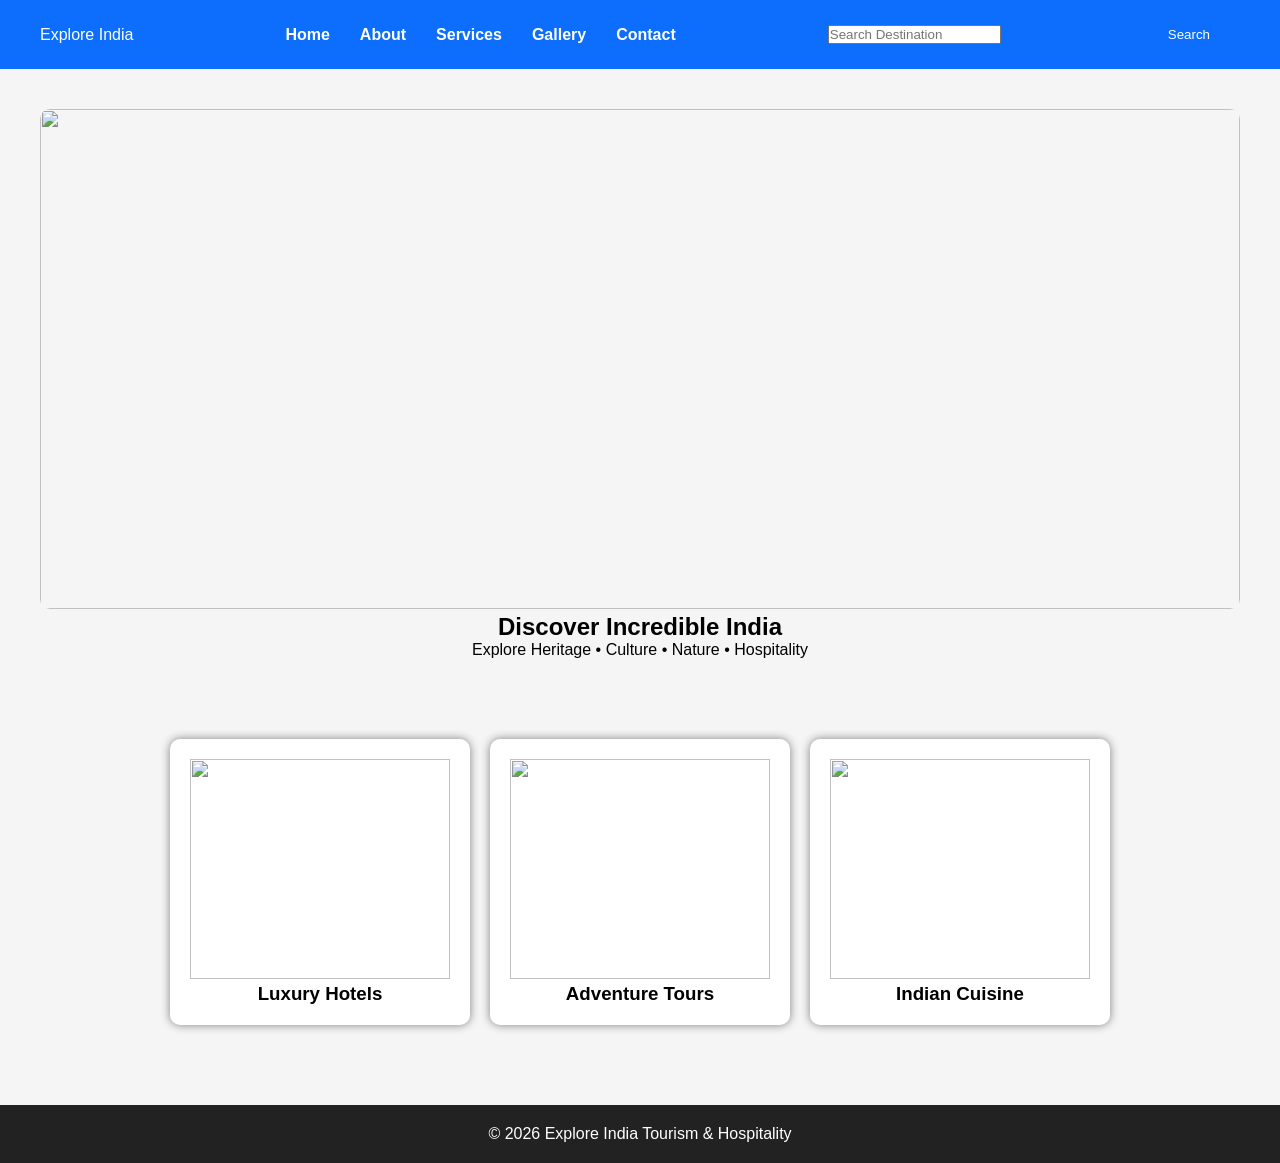
==== index.html @ 99f6db0e "Initial commit" ====
<!DOCTYPE html>
<html lang="en">
<head>

<meta charset="UTF-8">
<meta name="viewport" content="width=device-width, initial-scale=1.0">

<title>Explore India</title>

<link rel="stylesheet" href="css/style.css">

</head>

<body>

<header>

<nav class="navbar">

<div class="logo">Explore India</div>

<ul class="nav-links">

<li><a href="index.html">Home</a></li>

<li><a href="about.html">About</a></li>

<li><a href="services.html">Services</a></li>

<li><a href="gallery.html">Gallery</a></li>

<li><a href="contact.html">Contact</a></li>

</ul>

<input type="text" id="search" placeholder="Search Destination">

<button onclick="searchPlace()">Search</button>

<div class="menu">&#9776;</div>

</nav>

</header>

<section class="hero">

<div class="slider">

<img id="slide" src="images/tajmahal.jpg">

</div>

<h1>Discover Incredible India</h1>

<p>Explore Heritage • Culture • Nature • Hospitality</p>

</section>

<section class="cards">

<div class="card">

<img src="images/hotel.jpg">

<h3>Luxury Hotels</h3>

</div>

<div class="card">

<img src="images/adventure.jpg">

<h3>Adventure Tours</h3>

</div>

<div class="card">

<img src="images/food.jpg">

<h3>Indian Cuisine</h3>

</div>

</section>

<footer>

<p>© 2026 Explore India Tourism & Hospitality</p>

</footer>

<script src="js/script.js"></script>

</body>
</html>
---- css/style.css ----
*{
margin:0;
padding:0;
box-sizing:border-box;
font-family:Arial;
}

body{
background:#f5f5f5;
}

.navbar{
display:flex;
justify-content:space-between;
align-items:center;
background:#0d6efd;
padding:15px 40px;
color:white;
flex-wrap:wrap;
}

.nav-links{
display:flex;
list-style:none;
}

.nav-links li{
margin:0 15px;
}

.nav-links a{
color:white;
text-decoration:none;
font-weight:bold;
}

.menu{
display:none;
font-size:30px;
cursor:pointer;
}

.hero{
text-align:center;
padding:40px;
}

.slider img{
width:100%;
height:500px;
object-fit:cover;
border-radius:10px;
}

.cards{
display:flex;
justify-content:center;
gap:20px;
flex-wrap:wrap;
padding:40px;
}

.card{
background:white;
padding:20px;
width:300px;
box-shadow:0 0 10px gray;
text-align:center;
border-radius:10px;
}

.card img{
width:100%;
height:220px;
object-fit:cover;
}

.gallery{
display:grid;
grid-template-columns:repeat(auto-fit,minmax(250px,1fr));
gap:15px;
padding:30px;
}

.gallery img{
width:100%;
border-radius:10px;
}

.contact{
width:80%;
margin:auto;
padding:30px;
}

.contact input,
.contact textarea{
width:100%;
padding:12px;
margin:10px 0;
}

button{
padding:12px 30px;
background:#0d6efd;
color:white;
border:none;
cursor:pointer;
}

footer{
background:#222;
color:white;
text-align:center;
padding:20px;
margin-top:40px;
}

@media(max-width:768px){

.nav-links{
display:none;
width:100%;
flex-direction:column;
}

.nav-links.active{
display:flex;
}

.menu{
display:block;
}

}
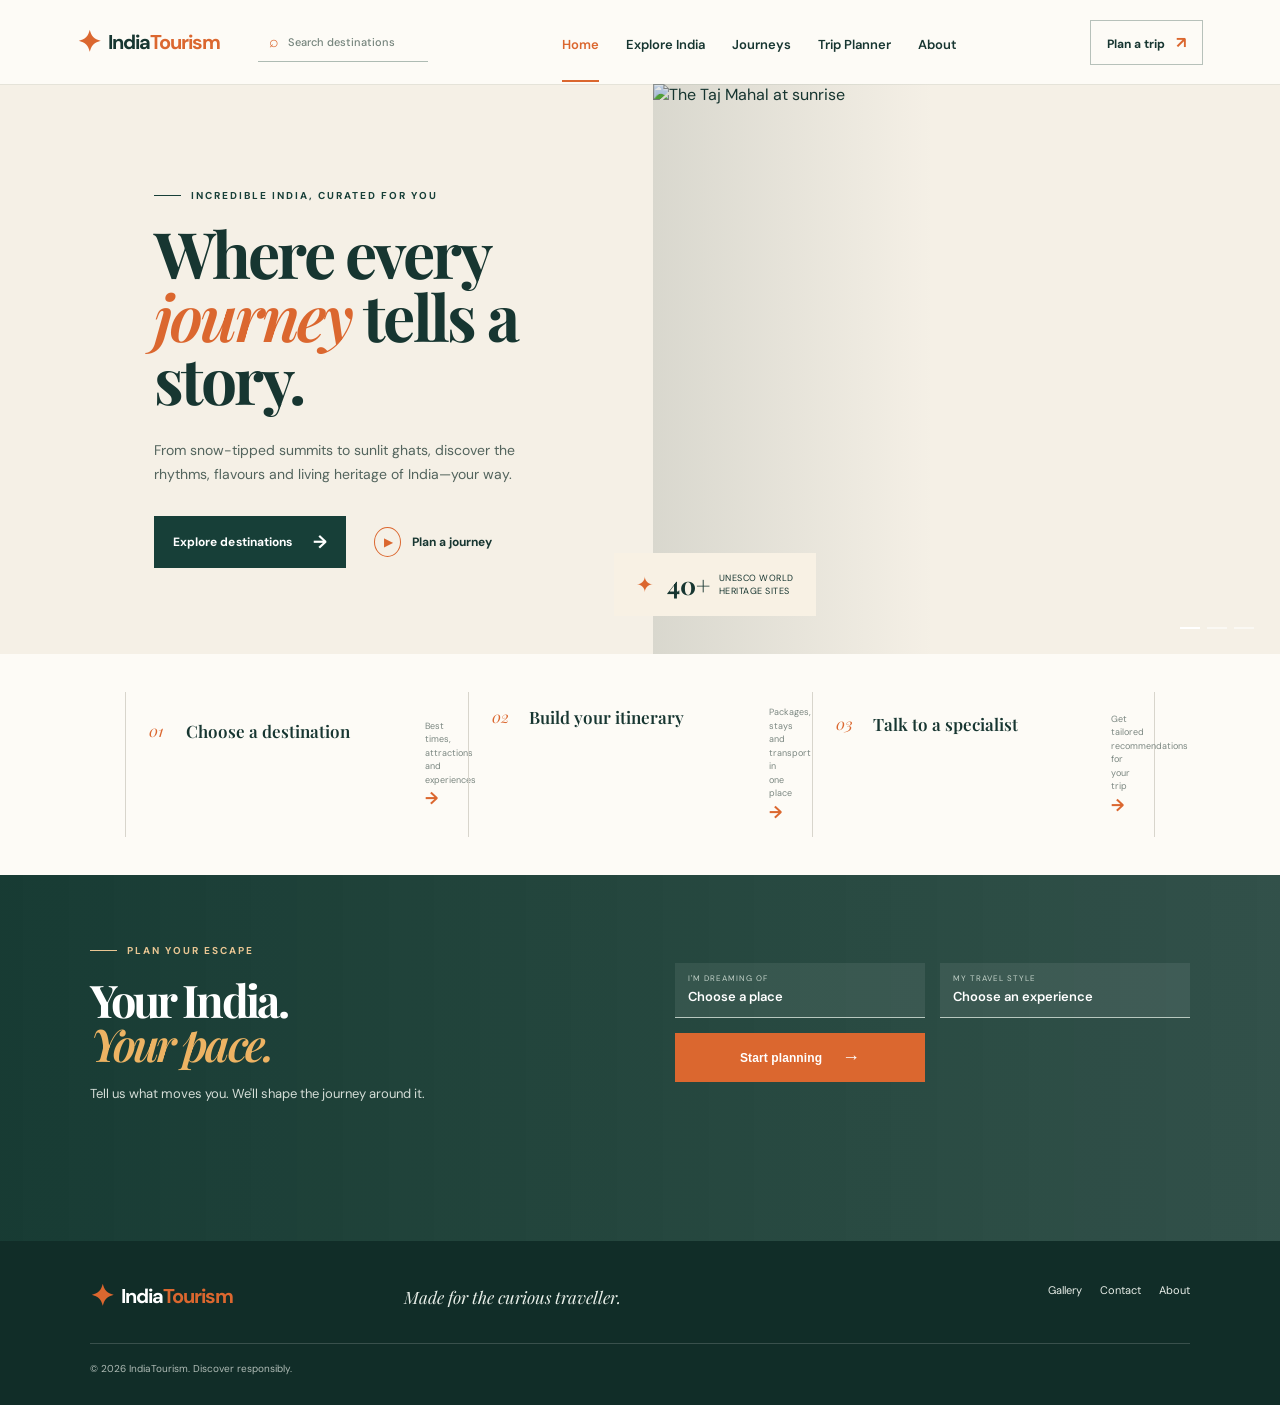
==== commit 22467121: "index (home) page" ====
--- a/index.html
+++ b/index.html
@@ -1,97 +1,96 @@
 <!DOCTYPE html>
 <html lang="en">
+
 <head>
-
-<meta charset="UTF-8">
-<meta name="viewport" content="width=device-width, initial-scale=1.0">
-
-<title>Explore India</title>
-
-<link rel="stylesheet" href="css/style.css">
-
+  <meta charset="UTF-8">
+  <meta name="viewport" content="width=device-width, initial-scale=1.0">
+  <meta name="description" content="IndiaTourism - thoughtfully planned journeys across India.">
+  <title>IndiaTourism | Discover the extraordinary</title>
+  <link rel="preconnect" href="https://fonts.googleapis.com">
+  <link rel="preconnect" href="https://fonts.gstatic.com" crossorigin>
+  <link
+    href="https://fonts.googleapis.com/css2?family=DM+Sans:wght@400;500;600;700&family=Playfair+Display:ital,wght@0,600;0,700;0,800;1,600&display=swap"
+    rel="stylesheet">
+  <link rel="stylesheet" href="css/style.css">
 </head>
 
 <body>
+  <header class="site-header" id="top">
+    <a class="brand" href="index.html" aria-label="IndiaTourism home"><span
+        class="brand-mark">✦</span><span>India<span>Tourism</span></span></a>
+    <form class="site-search" role="search"><label class="visually-hidden" for="top-destination-input">Search
+        destinations</label><span>⌕</span><input id="top-destination-input" type="search"
+        placeholder="Search destinations"></form>
+    <button class="menu-toggle" aria-label="Open navigation" aria-expanded="false">☰</button>
+    <nav class="main-nav" aria-label="Primary navigation"><a class="active" href="index.html">Home</a><a
+        href="services.html">Explore India</a><a href="services.html">Journeys</a><a href="booking.html">Trip Planner</a><a
+        href="about.html">About</a></nav>
+    <a class="nav-action" href="booking.html">Plan a trip <span>↗</span></a>
+  </header>
+  <main>
+    <section class="hero home-hero" aria-labelledby="hero-title">
+      <div class="hero-copy">
+        <p class="eyebrow"><span></span> Incredible India, curated for you</p>
+        <h1 id="hero-title">Where every<br><em>journey</em> tells a story.</h1>
+        <p class="hero-description">From snow-tipped summits to sunlit ghats, discover the rhythms, flavours and living
+          heritage of India—your way.</p>
+        <div class="hero-actions"><a class="button button-primary" href="services.html">Explore destinations
+            <span>→</span></a><a class="text-link" href="booking.html"><span class="play">▶</span> Plan a journey</a>
+        </div>
+      </div>
+      <div class="hero-image" data-hero-slider><img class="hero-slide active"
+          src="https://images.unsplash.com/photo-1524492412937-b28074a5d7da?auto=format&fit=crop&w=1400&q=85"
+          alt="The Taj Mahal at sunrise"><img class="hero-slide"
+          src="https://images.unsplash.com/photo-1506461883276-594a12b11cf3?auto=format&fit=crop&w=1400&q=85"
+          alt="Himalayan mountain landscape"><img class="hero-slide"
+          src="https://images.unsplash.com/photo-1585135497273-1a86b09fe70e?auto=format&fit=crop&w=1400&q=85"
+          alt="Colourful heritage architecture in India">
+        <div class="slider-controls"><button class="slider-dot active"
+            aria-label="Show Taj Mahal image"></button><button class="slider-dot"
+            aria-label="Show Himalayan image"></button><button class="slider-dot"
+            aria-label="Show heritage architecture image"></button></div>
+        <div class="heritage-note"><span>✦</span>
+          <div><strong>40+</strong><small>UNESCO World<br>Heritage Sites</small></div>
+        </div>
+      </div>
+    </section>
+    <section class="home-links" aria-label="Start exploring"><a
+        href="services.html#destinations"><span>01</span><strong>Choose a destination</strong><small>Best times,
+          attractions and experiences</small><b>→</b></a><a href="booking.html"><span>02</span><strong>Build your
+          itinerary</strong><small>Packages, stays and transport in one place</small><b>→</b></a><a
+        href="contact.html"><span>03</span><strong>Talk to a specialist</strong><small>Get tailored recommendations for
+          your trip</small><b>→</b></a></section>
+    <section class="planner-banner" id="planner">
+      <div>
+        <p class="eyebrow light"><span></span> Plan your escape</p>
+        <h2>Your India.<br><em>Your pace.</em></h2>
+        <p>Tell us what moves you. We'll shape the journey around it.</p>
+      </div>
+      <form id="quick-planner" class="planner-form"><label>I'm dreaming of<select required>
+            <option value="">Choose a place</option>
+            <option>Rajasthan</option>
+            <option>Kerala</option>
+            <option>Himachal Pradesh</option>
+            <option>Goa</option>
+            <option>Ladakh</option>
+          </select></label><label>My travel style<select required>
+            <option value="">Choose an experience</option>
+            <option>Heritage & culture</option>
+            <option>Nature & adventure</option>
+            <option>Beach & wellness</option>
+            <option>Food & local life</option>
+          </select></label><button class="button button-saffron" type="submit">Start planning <span>→</span></button>
+      </form>
+      <p class="planner-feedback" role="status"></p>
+    </section>
+  </main>
+  <footer class="site-footer"><a class="brand" href="index.html"><span
+        class="brand-mark">✦</span><span>India<span>Tourism</span></span></a>
+    <p>Made for the curious traveller.</p>
+    <div><a href="gallery.html">Gallery</a><a href="contact.html">Contact</a><a href="about.html">About</a></div>
+    <small>© 2026 IndiaTourism. Discover responsibly.</small>
+  </footer>
+  <script src="js/script.js"></script>
+</body>
 
-<header>
-
-<nav class="navbar">
-
-<div class="logo">Explore India</div>
-
-<ul class="nav-links">
-
-<li><a href="index.html">Home</a></li>
-
-<li><a href="about.html">About</a></li>
-
-<li><a href="services.html">Services</a></li>
-
-<li><a href="gallery.html">Gallery</a></li>
-
-<li><a href="contact.html">Contact</a></li>
-
-</ul>
-
-<input type="text" id="search" placeholder="Search Destination">
-
-<button onclick="searchPlace()">Search</button>
-
-<div class="menu">&#9776;</div>
-
-</nav>
-
-</header>
-
-<section class="hero">
-
-<div class="slider">
-
-<img id="slide" src="images/tajmahal.jpg">
-
-</div>
-
-<h1>Discover Incredible India</h1>
-
-<p>Explore Heritage • Culture • Nature • Hospitality</p>
-
-</section>
-
-<section class="cards">
-
-<div class="card">
-
-<img src="images/hotel.jpg">
-
-<h3>Luxury Hotels</h3>
-
-</div>
-
-<div class="card">
-
-<img src="images/adventure.jpg">
-
-<h3>Adventure Tours</h3>
-
-</div>
-
-<div class="card">
-
-<img src="images/food.jpg">
-
-<h3>Indian Cuisine</h3>
-
-</div>
-
-</section>
-
-<footer>
-
-<p>© 2026 Explore India Tourism & Hospitality</p>
-
-</footer>
-
-<script src="js/script.js"></script>
-
-</body>
 </html>
--- a/css/style.css
+++ b/css/style.css
@@ -1,135 +1,1942 @@
-*{
-margin:0;
-padding:0;
-box-sizing:border-box;
-font-family:Arial;
-}
-
-body{
-background:#f5f5f5;
-}
-
-.navbar{
-display:flex;
-justify-content:space-between;
-align-items:center;
-background:#0d6efd;
-padding:15px 40px;
-color:white;
-flex-wrap:wrap;
-}
-
-.nav-links{
-display:flex;
-list-style:none;
-}
-
-.nav-links li{
-margin:0 15px;
-}
-
-.nav-links a{
-color:white;
-text-decoration:none;
-font-weight:bold;
-}
-
-.menu{
-display:none;
-font-size:30px;
-cursor:pointer;
-}
-
-.hero{
-text-align:center;
-padding:40px;
-}
-
-.slider img{
-width:100%;
-height:500px;
-object-fit:cover;
-border-radius:10px;
-}
-
-.cards{
-display:flex;
-justify-content:center;
-gap:20px;
-flex-wrap:wrap;
-padding:40px;
-}
-
-.card{
-background:white;
-padding:20px;
-width:300px;
-box-shadow:0 0 10px gray;
-text-align:center;
-border-radius:10px;
-}
-
-.card img{
-width:100%;
-height:220px;
-object-fit:cover;
-}
-
-.gallery{
-display:grid;
-grid-template-columns:repeat(auto-fit,minmax(250px,1fr));
-gap:15px;
-padding:30px;
-}
-
-.gallery img{
-width:100%;
-border-radius:10px;
-}
-
-.contact{
-width:80%;
-margin:auto;
-padding:30px;
-}
-
-.contact input,
-.contact textarea{
-width:100%;
-padding:12px;
-margin:10px 0;
-}
-
-button{
-padding:12px 30px;
-background:#0d6efd;
-color:white;
-border:none;
-cursor:pointer;
-}
-
-footer{
-background:#222;
-color:white;
-text-align:center;
-padding:20px;
-margin-top:40px;
-}
-
-@media(max-width:768px){
-
-.nav-links{
-display:none;
-width:100%;
-flex-direction:column;
-}
-
-.nav-links.active{
-display:flex;
-}
-
-.menu{
-display:block;
-}
-
+:root {
+    --ink: #173631;
+    --forest: #173f38;
+    --cream: #f5f0e6;
+    --paper: #fdfbf6;
+    --saffron: #db672f;
+    --muted: #7c8178;
+    --line: #d8d5cc;
+    --serif: 'Playfair Display', Georgia, serif;
+    --sans: 'DM Sans', Arial, sans-serif;
+}
+
+* {
+    box-sizing: border-box;
+}
+
+html {
+    scroll-behavior: smooth;
+}
+
+body {
+    margin: 0;
+    background: var(--paper);
+    color: var(--ink);
+    font-family: var(--sans);
+}
+
+a {
+    color: inherit;
+    text-decoration: none;
+}
+
+img {
+    display: block;
+    width: 100%;
+    height: 100%;
+    object-fit: cover;
+}
+
+.visually-hidden {
+    position: absolute;
+    width: 1px;
+    height: 1px;
+    overflow: hidden;
+    clip: rect(0, 0, 0, 0);
+    white-space: nowrap;
+}
+
+.site-header {
+    position: sticky;
+    top: 0;
+    box-shadow: 0 1px 0 #17363112;
+}
+
+.site-search {
+    display: flex;
+    align-items: center;
+    gap: 7px;
+    width: 170px;
+    padding: 9px 11px;
+    border-bottom: 1px solid #aebbb3;
+    color: var(--saffron);
+}
+
+.site-search input {
+    width: 100%;
+    border: 0;
+    outline: 0;
+    background: transparent;
+    color: var(--ink);
+    font: 500 11px var(--sans);
+}
+
+.site-search input::placeholder {
+    color: #75847c;
+}
+
+.home-links {
+    max-width: 1080px;
+    margin: auto;
+    padding: 38px 25px;
+    display: grid;
+    grid-template-columns: repeat(3, 1fr);
+    gap: 0;
+}
+
+.home-links a {
+    min-height: 99px;
+    padding: 14px 23px;
+    border-left: 1px solid var(--line);
+    display: grid;
+    grid-template-columns: 28px 1fr 20px;
+    align-content: center;
+    column-gap: 9px;
+}
+
+.home-links a:last-child {
+    border-right: 1px solid var(--line);
+}
+
+.home-links span {
+    grid-row: span 2;
+    color: var(--saffron);
+    font: italic 16px var(--serif);
+}
+
+.home-links strong {
+    font: 600 17px var(--serif);
+}
+
+.home-links small {
+    color: #7b8781;
+    font-size: 9px;
+    line-height: 1.5;
+}
+
+.home-links b {
+    grid-column: 3;
+    grid-row: span 2;
+    align-self: center;
+    color: var(--saffron);
+    font-size: 17px;
+}
+
+.booking-hero {
+    background-image: linear-gradient(90deg, #12362ee6, #12362e66), url('https://images.unsplash.com/photo-1514222134-b57cbb8ce073?auto=format&fit=crop&w=1600&q=80');
+}
+
+@media (max-width:900px) {
+    .site-search {
+        order: 3;
+        margin-left: auto;
+        width: 150px;
+    }
+
+    .site-header {
+        gap: 16px;
+    }
+
+    .main-nav {
+        margin: auto;
+    }
+}
+
+.gallery-grid.expanded-gallery {
+    height: auto;
+    min-height: 760px;
+    grid-template-columns: repeat(3, 1fr);
+    grid-template-rows: repeat(3, 240px);
+}
+
+.expanded-gallery .tall {
+    grid-row: span 2;
+}
+
+.expanded-gallery .gallery-item {
+    min-height: 0;
+}
+
+@media (max-width:760px) {
+    .gallery-grid.expanded-gallery {
+        min-height: 0;
+        grid-template-columns: 1fr 1fr;
+        grid-template-rows: repeat(5, 170px);
+    }
+}
+
+@media (max-width:760px) {
+    .site-search {
+        display: none;
+    }
+
+    .home-links {
+        grid-template-columns: 1fr;
+        padding: 18px 8vw 35px;
+    }
+
+    .home-links a,
+    .home-links a:last-child {
+        border: 0;
+        border-bottom: 1px solid var(--line);
+        padding: 16px 4px;
+        min-height: 82px;
+    }
+}
+
+.hero-image .hero-slide {
+    position: absolute;
+    inset: 0;
+    opacity: 0;
+    transition: opacity .75s ease;
+}
+
+.hero-image .hero-slide.active {
+    opacity: 1;
+}
+
+.slider-controls {
+    position: absolute;
+    z-index: 2;
+    right: 26px;
+    bottom: 25px;
+    display: flex;
+    gap: 7px;
+}
+
+.slider-dot {
+    width: 20px;
+    height: 2px;
+    padding: 0;
+    border: 0;
+    background: #ffffff88;
+    cursor: pointer;
+}
+
+.slider-dot.active {
+    background: #fff;
+}
+
+.page-hero {
+    min-height: 430px;
+    padding: 102px 12vw;
+    color: white;
+    background-position: center;
+    background-size: cover;
+}
+
+.page-hero h1 {
+    margin: 0;
+    font: 700 clamp(48px, 6vw, 74px)/.98 var(--serif);
+    letter-spacing: -2.7px;
+}
+
+.page-hero h1 em {
+    color: #edb363;
+}
+
+.page-hero>p:not(.eyebrow) {
+    max-width: 390px;
+    color: #e1e7e0;
+    font-size: 14px;
+    line-height: 1.8;
+    margin: 22px 0 0;
+}
+
+.about-hero {
+    background-image: linear-gradient(90deg, #12362ee6, #12362e75), url('https://images.unsplash.com/photo-1514222134-b57cbb8ce073?auto=format&fit=crop&w=1600&q=80');
+}
+
+.services-hero {
+    background-image: linear-gradient(90deg, #12362ee6, #12362e66), url('https://images.unsplash.com/photo-1506461883276-594a12b11cf3?auto=format&fit=crop&w=1600&q=80');
+}
+
+.gallery-hero {
+    background-image: linear-gradient(90deg, #12362ee6, #12362e68), url('https://images.unsplash.com/photo-1548013146-72479768bada?auto=format&fit=crop&w=1600&q=80');
+}
+
+.story-section {
+    max-width: 1080px;
+    margin: auto;
+    padding: 105px 25px;
+    display: grid;
+    grid-template-columns: 1fr 1fr;
+    gap: 80px;
+}
+
+.story-section h2,
+.service-page-intro h2 {
+    margin: 0;
+    font: 700 45px/.98 var(--serif);
+    letter-spacing: -1.8px;
+}
+
+.story-section h2 em,
+.service-page-intro h2 em {
+    color: var(--saffron);
+}
+
+.story-section>div:last-child {
+    color: #596961;
+    font-size: 14px;
+    line-height: 1.85;
+}
+
+.values-grid {
+    max-width: 1080px;
+    margin: 0 auto 105px;
+    padding: 0 25px;
+    display: grid;
+    grid-template-columns: repeat(3, 1fr);
+    gap: 16px;
+}
+
+.values-grid article {
+    padding: 29px;
+    background: var(--cream);
+}
+
+.values-grid span {
+    color: var(--saffron);
+    font: italic 18px var(--serif);
+}
+
+.values-grid h3 {
+    margin: 25px 0 7px;
+    font: 600 24px var(--serif);
+}
+
+.values-grid p {
+    color: #66736c;
+    font-size: 12px;
+    line-height: 1.7;
+    margin: 0;
+}
+
+.stats-strip {
+    background: var(--forest);
+    color: white;
+    padding: 43px max(10vw, 25px);
+    display: grid;
+    grid-template-columns: repeat(3, 1fr);
+    text-align: center;
+}
+
+.stats-strip div+div {
+    border-left: 1px solid #ffffff40;
+}
+
+.stats-strip strong {
+    display: block;
+    font: 600 39px var(--serif);
+    color: #edb363;
+}
+
+.stats-strip span {
+    font-size: 10px;
+    color: #d6e0d9;
+    text-transform: uppercase;
+    letter-spacing: 1px;
+}
+
+.service-page-intro {
+    max-width: 1080px;
+    margin: auto;
+    padding: 100px 25px 42px;
+}
+
+.service-page-grid {
+    max-width: 1080px;
+    margin: 0 auto 105px;
+    padding: 0 25px;
+    display: grid;
+    grid-template-columns: repeat(3, 1fr);
+    gap: 16px;
+}
+
+.service-page-grid article {
+    padding: 31px;
+    border: 1px solid var(--line);
+}
+
+.service-page-grid article>span {
+    color: var(--saffron);
+    font-size: 27px;
+}
+
+.service-page-grid h3 {
+    margin: 36px 0 7px;
+    font: 600 25px var(--serif);
+}
+
+.service-page-grid p {
+    min-height: 60px;
+    color: #69766f;
+    font-size: 12px;
+    line-height: 1.75;
+}
+
+.service-page-grid a {
+    color: var(--saffron);
+    font-size: 11px;
+    font-weight: 700;
+}
+
+.compact {
+    padding-top: 0;
+}
+
+.standalone {
+    background: var(--paper);
+}
+
+.contact-page {
+    min-height: 590px;
+}
+
+.expanded {
+    max-width: 1080px;
+}
+
+@media (max-width:760px) {
+    .page-hero {
+        min-height: 380px;
+        padding: 80px 9vw;
+    }
+
+    .story-section {
+        grid-template-columns: 1fr;
+        gap: 35px;
+        padding: 75px 8vw;
+    }
+
+    .values-grid,
+    .service-page-grid {
+        grid-template-columns: 1fr;
+        padding: 0 8vw;
+        margin-bottom: 75px;
+    }
+
+    .stats-strip {
+        grid-template-columns: 1fr;
+        gap: 22px;
+    }
+
+    .stats-strip div+div {
+        border-left: 0;
+        border-top: 1px solid #ffffff40;
+        padding-top: 22px;
+    }
+
+    .service-page-intro {
+        padding: 75px 8vw 35px;
+    }
+
+    .contact-page {
+        min-height: 0;
+    }
+}
+
+.booking-section {
+    max-width: 1130px;
+    margin: auto;
+    padding: 110px 25px;
+}
+
+.booking-section {
+    display: grid;
+    grid-template-columns: .9fr 1.5fr;
+    column-gap: 72px;
+}
+
+.booking-intro h2,
+.gallery-title h2,
+.contact-copy h2 {
+    font: 700 43px/.98 var(--serif);
+    letter-spacing: -1.7px;
+    margin: 0;
+}
+
+.booking-intro h2 em,
+.gallery-title h2 em,
+.contact-copy h2 em {
+    color: var(--saffron);
+}
+
+.booking-intro>p:not(.eyebrow) {
+    color: #647169;
+    line-height: 1.75;
+    font-size: 13px;
+    margin: 20px 0 27px;
+}
+
+.booking-tabs {
+    display: flex;
+    gap: 8px;
+    flex-wrap: wrap;
+}
+
+.booking-tab {
+    border: 1px solid #cbd0c9;
+    background: transparent;
+    color: #607069;
+    cursor: pointer;
+    padding: 9px 11px;
+    font: 600 10px var(--sans);
+}
+
+.booking-tab.active {
+    color: white;
+    border-color: var(--forest);
+    background: var(--forest);
+}
+
+.booking-options {
+    display: grid;
+    gap: 10px;
+}
+
+.booking-option {
+    position: relative;
+    min-height: 126px;
+    padding: 20px 22px;
+    border: 1px solid #deded6;
+    background: #fff;
+    display: grid;
+    grid-template-columns: 1fr auto;
+    align-items: center;
+}
+
+.booking-option.featured {
+    border-color: var(--saffron);
+}
+
+.option-tag {
+    color: var(--saffron);
+    text-transform: uppercase;
+    letter-spacing: 1.1px;
+    font-size: 8px;
+    font-weight: 700;
+}
+
+.booking-option h3 {
+    grid-column: 1;
+    font: 600 23px var(--serif);
+    margin: 4px 0 2px;
+}
+
+.booking-option p {
+    grid-column: 1;
+    margin: 0;
+    color: #738078;
+    font-size: 10px;
+}
+
+.booking-option strong {
+    position: absolute;
+    right: 22px;
+    top: 27px;
+    color: var(--forest);
+    font: 600 21px var(--serif);
+}
+
+.booking-option strong small {
+    display: block;
+    font: 400 8px var(--sans);
+    color: #8a948e;
+    text-transform: uppercase;
+    letter-spacing: .6px;
+}
+
+.reserve-button {
+    position: absolute;
+    right: 22px;
+    bottom: 18px;
+    border: 0;
+    background: transparent;
+    color: var(--saffron);
+    cursor: pointer;
+    padding: 0;
+    font: 700 10px var(--sans);
+}
+
+.reserve-button span {
+    margin-left: 8px;
+    font-size: 15px;
+}
+
+.booking-feedback {
+    grid-column: 2;
+    min-height: 18px;
+    margin: 12px 0 0;
+    color: var(--saffron);
+    font-size: 12px;
+}
+
+.saved-bookings {
+    grid-column: 2;
+}
+
+.saved-bookings:not(:empty) {
+    margin-top: 4px;
+    padding: 12px 14px;
+    background: var(--cream);
+    color: #44564e;
+    font-size: 11px;
+}
+
+.saved-bookings button {
+    float: right;
+    border: 0;
+    background: transparent;
+    color: var(--saffron);
+    cursor: pointer;
+}
+
+.gallery-section {
+    background: var(--cream);
+    padding: 102px max(6vw, 25px);
+}
+
+.gallery-title {
+    max-width: 1080px;
+    display: flex;
+    align-items: end;
+    justify-content: space-between;
+    gap: 50px;
+    margin: 0 auto 43px;
+}
+
+.gallery-title>p {
+    max-width: 345px;
+    margin: 0;
+    color: #657169;
+    line-height: 1.75;
+    font-size: 13px;
+}
+
+.gallery-grid {
+    max-width: 1080px;
+    margin: auto;
+    height: 493px;
+    display: grid;
+    grid-template-columns: 1.1fr 1fr 1fr;
+    grid-template-rows: 1fr 1fr;
+    gap: 14px;
+}
+
+.gallery-item {
+    position: relative;
+    overflow: hidden;
+    padding: 0;
+    border: 0;
+    cursor: pointer;
+    text-align: left;
+    color: #fff;
+    background: #143b34;
+}
+
+.gallery-item img {
+    transition: transform .4s;
+}
+
+.gallery-item:hover img {
+    transform: scale(1.05);
+}
+
+.gallery-item:after {
+    content: '';
+    position: absolute;
+    inset: 0;
+    background: linear-gradient(0deg, #0c2c25b5, transparent 55%);
+}
+
+.gallery-item span {
+    position: absolute;
+    z-index: 1;
+    bottom: 15px;
+    left: 17px;
+    font: 600 18px var(--serif);
+}
+
+.gallery-item.tall {
+    grid-row: span 2;
+}
+
+.gallery-item.wide {
+    grid-column: span 2;
+}
+
+.lightbox {
+    padding: 0;
+    border: 0;
+    max-width: min(820px, 90vw);
+    background: #153b34;
+    color: white;
+}
+
+.lightbox::backdrop {
+    background: #10251ed9;
+}
+
+.lightbox img {
+    max-height: 75vh;
+    object-fit: contain;
+}
+
+.lightbox p {
+    margin: 0;
+    padding: 13px 18px 16px;
+    font: italic 16px var(--serif);
+}
+
+.lightbox-close {
+    position: absolute;
+    top: 8px;
+    right: 8px;
+    width: 31px;
+    height: 31px;
+    border: 0;
+    border-radius: 50%;
+    background: white;
+    color: var(--forest);
+    font-size: 23px;
+    cursor: pointer;
+}
+
+.contact-section {
+    padding: 89px max(8vw, 25px);
+    background: var(--forest);
+    color: white;
+    display: grid;
+    grid-template-columns: .85fr 1.3fr;
+    gap: 92px;
+}
+
+.contact-copy h2 em {
+    color: #edb363;
+}
+
+.contact-copy>p:not(.eyebrow) {
+    color: #c1d0c7;
+    max-width: 320px;
+    font-size: 13px;
+    line-height: 1.8;
+    margin: 20px 0;
+}
+
+.contact-copy>a {
+    color: #f1bb6d;
+    font: 600 14px var(--serif);
+}
+
+.contact-form {
+    display: grid;
+    gap: 17px;
+}
+
+.form-row {
+    display: grid;
+    grid-template-columns: 1fr 1fr;
+    gap: 16px;
+}
+
+.contact-form label {
+    display: flex;
+    flex-direction: column;
+    gap: 7px;
+    text-transform: uppercase;
+    letter-spacing: .9px;
+    color: #c3d2c9;
+    font-size: 8px;
+}
+
+.contact-form input,
+.contact-form select,
+.contact-form textarea {
+    width: 100%;
+    border: 0;
+    border-bottom: 1px solid #a5bbb0;
+    outline: 0;
+    padding: 4px 0 9px;
+    resize: vertical;
+    color: white;
+    background: transparent;
+    font: 500 12px var(--sans);
+}
+
+.contact-form select option {
+    color: var(--ink);
+}
+
+.contact-form input::placeholder,
+.contact-form textarea::placeholder {
+    color: #b7c8bd;
+}
+
+.contact-form input:invalid:not(:placeholder-shown),
+.contact-form textarea:invalid:not(:placeholder-shown) {
+    border-bottom-color: #f09576;
+}
+
+.contact-form .button {
+    justify-self: start;
+    border: 0;
+    cursor: pointer;
+    margin-top: 5px;
+}
+
+.form-feedback {
+    min-height: 16px;
+    margin: 0;
+    color: #f3cf9e;
+    font-size: 12px;
+}
+
+@media (max-width:760px) {
+    .booking-section {
+        display: block;
+        padding: 75px 8vw;
+    }
+
+    .booking-options {
+        margin-top: 34px;
+    }
+
+    .booking-option {
+        min-height: 142px;
+    }
+
+    .booking-feedback,
+    .saved-bookings {
+        margin-top: 13px;
+    }
+
+    .gallery-section {
+        padding: 75px 6vw;
+    }
+
+    .gallery-title {
+        display: block;
+    }
+
+    .gallery-title>p {
+        margin-top: 23px;
+    }
+
+    .gallery-grid {
+        height: 430px;
+        grid-template-columns: 1fr 1fr;
+        grid-template-rows: 1.2fr 1fr 1fr;
+    }
+
+    .gallery-item.tall {
+        grid-row: span 2;
+    }
+
+    .gallery-item.wide {
+        grid-column: span 2;
+    }
+
+    .contact-section {
+        grid-template-columns: 1fr;
+        gap: 46px;
+        padding: 70px 8vw;
+    }
+
+    .form-row {
+        grid-template-columns: 1fr;
+        gap: 17px;
+    }
+}
+
+.destination-guide {
+    padding: 106px max(6vw, 25px) 112px;
+    background: var(--cream);
+}
+
+.guide-heading {
+    max-width: 1080px;
+    margin: 0 auto 42px;
+    display: flex;
+    align-items: end;
+    justify-content: space-between;
+    gap: 25px;
+}
+
+.guide-heading h2,
+.travel-tools h2 {
+    font: 700 44px/.98 var(--serif);
+    letter-spacing: -1.6px;
+    margin: 0;
+}
+
+.guide-heading h2 em,
+.travel-tools h2 em {
+    color: var(--saffron);
+}
+
+.filter-row {
+    display: flex;
+    gap: 7px;
+    flex-wrap: wrap;
+}
+
+.filter {
+    border: 1px solid #cbd0c9;
+    background: transparent;
+    padding: 9px 12px;
+    font: 600 10px var(--sans);
+    color: #607069;
+    cursor: pointer;
+}
+
+.filter.active,
+.filter:hover {
+    color: #fff;
+    border-color: var(--forest);
+    background: var(--forest);
+}
+
+.destination-cards {
+    max-width: 1080px;
+    margin: auto;
+    display: grid;
+    grid-template-columns: repeat(4, 1fr);
+    gap: 15px;
+}
+
+.destination-card {
+    background: #fff;
+    transition: transform .25s, opacity .25s;
+}
+
+.destination-card.hidden {
+    display: none;
+}
+
+.destination-card:hover {
+    transform: translateY(-5px);
+}
+
+.destination-card img {
+    height: 200px;
+}
+
+.destination-content {
+    padding: 17px 18px 14px;
+}
+
+.season {
+    font-size: 8px;
+    text-transform: uppercase;
+    letter-spacing: .85px;
+    color: var(--saffron);
+    font-weight: 700;
+}
+
+.destination-content h3 {
+    font: 600 24px var(--serif);
+    margin: 7px 0 4px;
+}
+
+.destination-content p {
+    color: #67746d;
+    font-size: 11px;
+    line-height: 1.5;
+    min-height: 33px;
+    margin: 0;
+}
+
+.destination-content>div {
+    border-top: 1px solid #e5e5df;
+    margin-top: 14px;
+    padding-top: 10px;
+    display: flex;
+    justify-content: space-between;
+    align-items: center;
+    color: #84918b;
+    font-size: 9px;
+    text-transform: uppercase;
+    letter-spacing: .8px;
+}
+
+.destination-content button {
+    border: 0;
+    background: transparent;
+    font-size: 21px;
+    color: var(--saffron);
+    cursor: pointer;
+    line-height: 1;
+}
+
+.destination-feedback {
+    max-width: 1080px;
+    margin: 16px auto 0;
+    min-height: 16px;
+    color: var(--saffron);
+    font-size: 12px;
+}
+
+.travel-tools {
+    padding: 107px max(6vw, 25px);
+    max-width: 1190px;
+    margin: auto;
+    display: grid;
+    grid-template-columns: 1.15fr 1.3fr .85fr;
+    gap: 39px;
+    align-items: center;
+}
+
+.tools-copy>p:not(.eyebrow) {
+    color: #65736b;
+    font-size: 13px;
+    line-height: 1.8;
+    max-width: 275px;
+    margin: 19px 0 23px;
+}
+
+.dark-link {
+    color: var(--forest);
+}
+
+.dark-link span {
+    color: var(--saffron);
+    margin-left: 9px;
+    font-size: 17px;
+}
+
+.service-list {
+    border-top: 1px solid var(--line);
+}
+
+.service-list article {
+    min-height: 93px;
+    display: grid;
+    grid-template-columns: 36px 1fr 18px;
+    gap: 9px;
+    align-items: center;
+    border-bottom: 1px solid var(--line);
+}
+
+.service-icon {
+    color: var(--saffron);
+    font-size: 24px;
+}
+
+.service-list h3 {
+    margin: 0 0 4px;
+    font: 600 18px var(--serif);
+}
+
+.service-list p {
+    margin: 0;
+    color: #77827c;
+    font-size: 10px;
+    line-height: 1.5;
+}
+
+.service-list article>span:last-child {
+    color: var(--saffron);
+}
+
+.weather-card {
+    min-height: 232px;
+    background: var(--forest);
+    color: white;
+    padding: 22px;
+}
+
+.weather-top {
+    display: flex;
+    justify-content: space-between;
+    align-items: start;
+    border-bottom: 1px solid #ffffff35;
+    padding-bottom: 19px;
+}
+
+.weather-top p {
+    margin: 0 0 4px;
+    color: #c8d8cf;
+    font-size: 8px;
+    letter-spacing: 1px;
+}
+
+.weather-top select {
+    margin-left: -3px;
+    border: 0;
+    color: white;
+    background: transparent;
+    font: 600 16px var(--serif);
+    outline: 0;
+}
+
+.weather-top option {
+    color: var(--ink);
+}
+
+.weather-top>span {
+    color: #f8bf5b;
+    font-size: 31px;
+}
+
+.temperature {
+    padding: 23px 0;
+    display: flex;
+    align-items: center;
+    gap: 16px;
+}
+
+.temperature strong {
+    font: 600 48px/.8 var(--serif);
+}
+
+.temperature div {
+    display: flex;
+    flex-direction: column;
+    gap: 4px;
+    font-size: 12px;
+}
+
+.temperature small {
+    color: #b5c8bd;
+    font-size: 9px;
+    line-height: 1.3;
+}
+
+.weather-meta {
+    border-top: 1px solid #ffffff35;
+    padding-top: 14px;
+    display: flex;
+    gap: 17px;
+    color: #c5d1ca;
+    font-size: 9px;
+}
+
+.weather-meta b {
+    display: block;
+    color: white;
+    padding-top: 3px;
+    font-size: 11px;
+}
+
+@media (max-width:760px) {
+    .guide-heading {
+        display: block;
+    }
+
+    .filter-row {
+        margin-top: 25px;
+    }
+
+    .destination-guide {
+        padding: 75px 6vw;
+    }
+
+    .destination-cards {
+        grid-template-columns: 1fr 1fr;
+    }
+
+    .destination-card img {
+        height: 160px;
+    }
+
+    .destination-content {
+        padding: 13px;
+    }
+
+    .destination-content h3 {
+        font-size: 20px;
+    }
+
+    .destination-content p {
+        font-size: 10px;
+    }
+
+    .travel-tools {
+        grid-template-columns: 1fr;
+        padding: 75px 8vw;
+        gap: 32px;
+    }
+
+    .weather-card {
+        max-width: 340px;
+    }
+}
+
+.site-header {
+    height: 84px;
+    display: flex;
+    align-items: center;
+    gap: 38px;
+    padding: 0 6vw;
+    background: var(--paper);
+    position: relative;
+    z-index: 5;
+}
+
+.brand {
+    display: flex;
+    align-items: center;
+    gap: 8px;
+    font-size: 20px;
+    font-weight: 700;
+    letter-spacing: -1px;
+    white-space: nowrap;
+}
+
+.brand>span:last-child span {
+    color: var(--saffron);
+}
+
+.brand-mark {
+    color: var(--saffron);
+    font-size: 29px;
+    line-height: 0;
+}
+
+.main-nav {
+    display: flex;
+    gap: 27px;
+    margin: auto;
+    font-size: 13px;
+    font-weight: 600;
+}
+
+.main-nav a {
+    padding: 33px 0 27px;
+    border-bottom: 2px solid transparent;
+}
+
+.main-nav a:hover,
+.main-nav .active {
+    color: var(--saffron);
+    border-bottom-color: var(--saffron);
+}
+
+.nav-action {
+    border: 1px solid #b7c1ba;
+    padding: 11px 16px;
+    font-size: 12px;
+    font-weight: 700;
+}
+
+.nav-action span {
+    margin-left: 8px;
+    color: var(--saffron);
+    font-size: 16px;
+}
+
+.menu-toggle {
+    display: none;
+}
+
+.hero {
+    min-height: 570px;
+    display: grid;
+    grid-template-columns: 51% 49%;
+    background: var(--cream);
+    position: relative;
+    overflow: hidden;
+}
+
+.hero-copy {
+    padding: 94px 7vw 75px 12vw;
+    align-self: center;
+}
+
+.eyebrow {
+    text-transform: uppercase;
+    letter-spacing: 2px;
+    font-size: 10px;
+    font-weight: 700;
+    color: var(--forest);
+    margin: 0 0 20px;
+    display: flex;
+    align-items: center;
+    gap: 10px;
+}
+
+.eyebrow span {
+    width: 27px;
+    height: 1px;
+    background: currentColor;
+    display: inline-block;
+}
+
+.warm {
+    color: var(--saffron);
+}
+
+.light {
+    color: #e9c693;
+}
+
+.hero h1,
+.intro-section h2,
+.section-heading h2,
+.planner-banner h2,
+.about-strip h2 {
+    font: 700 clamp(46px, 5vw, 74px)/.98 var(--serif);
+    letter-spacing: -2.7px;
+    margin: 0;
+}
+
+.hero h1 em,
+.intro-section h2 em,
+.section-heading h2 em,
+.planner-banner h2 em,
+.about-strip h2 em {
+    font-weight: 600;
+    color: var(--saffron);
+}
+
+.hero-description {
+    max-width: 400px;
+    margin: 27px 0 29px;
+    font-size: 14px;
+    line-height: 1.75;
+    color: #53645d;
+}
+
+.hero-actions {
+    display: flex;
+    gap: 28px;
+    align-items: center;
+}
+
+.button {
+    display: inline-flex;
+    gap: 20px;
+    align-items: center;
+    justify-content: center;
+    padding: 14px 19px;
+    font-size: 12px;
+    font-weight: 700;
+    letter-spacing: .1px;
+    transition: .2s ease;
+}
+
+.button-primary {
+    color: white;
+    background: var(--forest);
+}
+
+.button:hover {
+    transform: translateY(-2px);
+}
+
+.button span {
+    font-size: 18px;
+}
+
+.text-link {
+    font-size: 12px;
+    font-weight: 700;
+}
+
+.play {
+    color: var(--saffron);
+    font-size: 11px;
+    border: 1px solid var(--saffron);
+    border-radius: 50%;
+    padding: 7px 8px 7px 9px;
+    margin-right: 8px;
+}
+
+.hero-image {
+    position: relative;
+    min-height: 570px;
+}
+
+.hero-image:after {
+    content: '';
+    inset: 0;
+    position: absolute;
+    background: linear-gradient(90deg, rgba(12, 38, 32, .12), transparent 45%);
+}
+
+.heritage-note {
+    position: absolute;
+    z-index: 1;
+    bottom: 38px;
+    left: -39px;
+    display: flex;
+    align-items: center;
+    gap: 13px;
+    background: #f8f1e4;
+    padding: 15px 22px;
+}
+
+.heritage-note>span {
+    color: var(--saffron);
+    font-size: 21px;
+}
+
+.heritage-note div {
+    display: flex;
+    align-items: center;
+    gap: 9px;
+}
+
+.heritage-note strong {
+    font: 700 25px var(--serif);
+}
+
+.heritage-note small {
+    font-size: 9px;
+    line-height: 1.35;
+    text-transform: uppercase;
+    letter-spacing: .5px;
+}
+
+.scroll-cue {
+    position: absolute;
+    bottom: 22px;
+    left: 5.9vw;
+    font-size: 9px;
+    letter-spacing: 1.4px;
+    text-transform: uppercase;
+    color: #73817a;
+    display: flex;
+    gap: 9px;
+    align-items: center;
+}
+
+.scroll-cue span {
+    width: 27px;
+    height: 1px;
+    background: #73817a;
+}
+
+.search-panel {
+    width: min(970px, 87vw);
+    margin: -36px auto 0;
+    position: relative;
+    z-index: 4;
+    background: white;
+    box-shadow: 0 16px 35px #193a3126;
+}
+
+.search-panel form {
+    min-height: 84px;
+    display: grid;
+    grid-template-columns: 1.35fr 1fr 1fr 72px;
+    align-items: center;
+}
+
+.search-panel label {
+    display: flex;
+    gap: 14px;
+    align-items: center;
+    padding: 12px 24px;
+    border-right: 1px solid #e6e6df;
+}
+
+.field-icon {
+    font-size: 24px;
+    color: var(--saffron);
+}
+
+.field-text {
+    display: flex;
+    flex-direction: column;
+    gap: 3px;
+    width: 100%;
+}
+
+.field-text small {
+    font-size: 9px;
+    color: #8b928d;
+    text-transform: uppercase;
+    font-weight: 700;
+    letter-spacing: .9px;
+}
+
+.field-text input,
+.field-text select {
+    border: 0;
+    outline: 0;
+    padding: 0;
+    color: var(--ink);
+    width: 100%;
+    font: 600 12px var(--sans);
+    background: transparent;
+}
+
+.field-text input::placeholder {
+    color: var(--ink);
+    opacity: 1;
+}
+
+.search-button {
+    height: 100%;
+    border: 0;
+    cursor: pointer;
+    color: white;
+    background: var(--saffron);
+    font-size: 28px;
+}
+
+.search-panel p {
+    margin: 0;
+    padding: 0 20px;
+    font-size: 12px;
+    color: var(--saffron);
+}
+
+.intro-section,
+.journey-section,
+.about-strip {
+    max-width: 1130px;
+    margin: auto;
+}
+
+.intro-section {
+    padding: 113px 25px 49px;
+    display: grid;
+    grid-template-columns: 1fr 1fr;
+    align-items: end;
+}
+
+.intro-section h2,
+.section-heading h2 {
+    font-size: 46px;
+}
+
+.section-copy {
+    max-width: 370px;
+    justify-self: end;
+    font-size: 14px;
+    line-height: 1.8;
+    color: #65716b;
+    margin: 0 0 4px;
+}
+
+.experience-grid {
+    max-width: 1130px;
+    margin: auto;
+    padding: 0 25px 111px;
+    display: grid;
+    grid-template-columns: 1.35fr 1fr 1fr;
+    grid-template-rows: 220px 220px;
+    gap: 14px;
+}
+
+.experience-card {
+    min-height: 0;
+    position: relative;
+    overflow: hidden;
+    color: #fff;
+}
+
+.experience-card img {
+    transition: transform .5s;
+}
+
+.experience-card:hover img {
+    transform: scale(1.06);
+}
+
+.large-card {
+    grid-row: span 2;
+}
+
+.wide-card {
+    grid-column: span 2;
+}
+
+.card-shade {
+    position: absolute;
+    inset: 0;
+    background: linear-gradient(0deg, rgba(4, 26, 23, .73), transparent 65%);
+}
+
+.experience-number {
+    position: absolute;
+    top: 17px;
+    left: 20px;
+    font: italic 15px var(--serif);
+}
+
+.experience-name {
+    position: absolute;
+    left: 20px;
+    bottom: 18px;
+    font: 600 25px/.95 var(--serif);
+}
+
+.arrow-round {
+    position: absolute;
+    right: 17px;
+    bottom: 18px;
+    width: 32px;
+    height: 32px;
+    display: grid;
+    place-items: center;
+    background: var(--saffron);
+    border-radius: 50%;
+    font-size: 17px;
+}
+
+.journey-section {
+    padding: 90px 25px 117px;
+}
+
+.section-heading {
+    display: flex;
+    justify-content: space-between;
+    align-items: end;
+    margin-bottom: 42px;
+}
+
+.button-outline {
+    border: 1px solid #afbbb4;
+    color: var(--forest);
+}
+
+.journey-list {
+    border-top: 1px solid var(--line);
+}
+
+.journey-list article {
+    display: grid;
+    grid-template-columns: 66px 1fr 150px 32px;
+    align-items: center;
+    min-height: 106px;
+    border-bottom: 1px solid var(--line);
+    column-gap: 14px;
+}
+
+.journey-count {
+    color: var(--saffron);
+    font: italic 17px var(--serif);
+}
+
+.journey-meta {
+    text-transform: uppercase;
+    letter-spacing: 1.3px;
+    font-size: 9px;
+    color: #8b928d;
+    margin: 0 0 5px;
+}
+
+.journey-list h3 {
+    margin: 0;
+    font: 600 24px var(--serif);
+}
+
+.journey-price {
+    display: flex;
+    flex-direction: column;
+    font-size: 9px;
+    color: #8b928d;
+}
+
+.journey-price strong {
+    font: 700 16px var(--serif);
+    color: var(--ink);
+}
+
+.journey-price small {
+    font-size: 9px;
+}
+
+.journey-list article>a {
+    display: grid;
+    place-items: center;
+    width: 29px;
+    height: 29px;
+    border: 1px solid #abb9b1;
+    border-radius: 50%;
+    color: var(--saffron);
+}
+
+.planner-banner {
+    min-height: 350px;
+    padding: 69px max(7vw, 40px);
+    background: linear-gradient(90deg, rgba(16, 53, 45, .97), rgba(16, 53, 45, .86)), url('https://images.unsplash.com/photo-1529253355930-ddbe423a2ac7?auto=format&fit=crop&w=1600&q=80') center/cover;
+    color: white;
+    display: grid;
+    grid-template-columns: 1fr 1fr;
+    gap: 70px;
+    align-items: center;
+    position: relative;
+}
+
+.planner-banner h2 {
+    font-size: 45px;
+}
+
+.planner-banner h2 em {
+    color: #edb363;
+}
+
+.planner-banner>div>p:last-child {
+    font-size: 13px;
+    color: #d4ddd7;
+    margin: 20px 0 0;
+}
+
+.planner-form {
+    display: grid;
+    grid-template-columns: 1fr 1fr;
+    gap: 15px;
+}
+
+.planner-form label {
+    padding: 10px 13px 12px;
+    background: #ffffff13;
+    border-bottom: 1px solid #b8c8bf;
+    text-transform: uppercase;
+    font-size: 8px;
+    letter-spacing: 1px;
+    color: #c3d2c9;
+}
+
+.planner-form select {
+    appearance: none;
+    width: 100%;
+    border: 0;
+    outline: 0;
+    color: white;
+    background: transparent;
+    padding: 5px 0 0;
+    font: 600 13px var(--sans);
+}
+
+.planner-form option {
+    color: var(--ink);
+}
+
+.button-saffron {
+    background: var(--saffron);
+    color: white;
+    border: 0;
+    cursor: pointer;
+}
+
+.planner-feedback {
+    grid-column: span 2;
+    margin: 0;
+    color: #efd4ad;
+    font-size: 12px;
+}
+
+.about-strip {
+    padding: 105px 25px;
+    display: grid;
+    grid-template-columns: 1fr 1.1fr 1fr;
+    gap: 42px;
+    align-items: center;
+}
+
+.about-strip h2 {
+    font-size: 36px;
+}
+
+.about-strip>p:last-child {
+    color: #68736d;
+    font-size: 14px;
+    line-height: 1.8;
+}
+
+.site-footer {
+    background: #112d28;
+    color: #e8eee8;
+    padding: 42px 7vw 30px;
+    display: grid;
+    grid-template-columns: 1fr 1.6fr 1fr;
+    align-items: start;
+    gap: 20px;
+}
+
+.site-footer .brand {
+    color: white;
+}
+
+.site-footer>p {
+    font: italic 17px var(--serif);
+    margin: 3px 0;
+}
+
+.site-footer div {
+    display: flex;
+    justify-content: flex-end;
+    gap: 18px;
+    font-size: 11px;
+}
+
+.site-footer small {
+    grid-column: 1/-1;
+    border-top: 1px solid #ffffff2b;
+    padding-top: 18px;
+    margin-top: 12px;
+    font-size: 10px;
+    color: #afbbb5;
+}
+
+@media (max-width:760px) {
+    .site-header {
+        height: 70px;
+        padding: 0 6vw;
+        gap: 16px;
+    }
+
+    .menu-toggle {
+        display: block;
+        margin-left: auto;
+        border: 0;
+        background: transparent;
+        font-size: 24px;
+        color: var(--forest);
+        cursor: pointer;
+    }
+
+    .main-nav {
+        display: none;
+        position: absolute;
+        top: 70px;
+        left: 0;
+        right: 0;
+        padding: 13px 6vw 19px;
+        background: var(--paper);
+        box-shadow: 0 10px 20px #1c39321a;
+    }
+
+    .main-nav.open {
+        display: flex;
+        flex-direction: column;
+        gap: 5px;
+    }
+
+    .main-nav a {
+        padding: 7px 0;
+    }
+
+    .nav-action {
+        display: none;
+    }
+
+    .hero {
+        grid-template-columns: 1fr;
+    }
+
+    .hero-copy {
+        padding: 70px 9vw 55px;
+    }
+
+    .hero-image {
+        min-height: 340px;
+    }
+
+    .heritage-note {
+        left: 16px;
+        bottom: 20px;
+    }
+
+    .scroll-cue {
+        display: none;
+    }
+
+    .search-panel {
+        margin: -1px auto 0;
+        width: 100%;
+    }
+
+    .search-panel form {
+        grid-template-columns: 1fr 60px;
+    }
+
+    .search-panel label {
+        padding: 12px 18px;
+    }
+
+    .search-panel label:nth-of-type(2),
+    .search-panel label:nth-of-type(3) {
+        display: none;
+    }
+
+    .intro-section {
+        grid-template-columns: 1fr;
+        gap: 25px;
+        padding: 80px 8vw 40px;
+    }
+
+    .section-copy {
+        justify-self: start;
+    }
+
+    .experience-grid {
+        padding: 0 5vw 70px;
+        grid-template-columns: 1fr 1fr;
+        grid-template-rows: 230px 170px 170px;
+    }
+
+    .large-card {
+        grid-row: span 2;
+    }
+
+    .wide-card {
+        grid-column: span 2;
+    }
+
+    .journey-section {
+        padding: 65px 6vw;
+    }
+
+    .section-heading {
+        display: block;
+    }
+
+    .section-heading .button {
+        margin-top: 24px;
+    }
+
+    .journey-list article {
+        grid-template-columns: 35px 1fr 28px;
+        padding: 18px 0;
+        min-height: 0;
+    }
+
+    .journey-price {
+        display: none;
+    }
+
+    .journey-list h3 {
+        font-size: 19px;
+    }
+
+    .planner-banner {
+        grid-template-columns: 1fr;
+        gap: 35px;
+        padding: 62px 8vw;
+    }
+
+    .planner-form {
+        grid-template-columns: 1fr;
+    }
+
+    .planner-feedback {
+        grid-column: auto;
+    }
+
+    .about-strip {
+        grid-template-columns: 1fr;
+        padding: 75px 8vw;
+        gap: 18px;
+    }
+
+    .site-footer {
+        grid-template-columns: 1fr;
+        padding: 35px 8vw 25px;
+    }
+
+    .site-footer div {
+        justify-content: flex-start;
+    }
+
+    .site-footer small {
+        margin-top: 4px;
+    }
 }
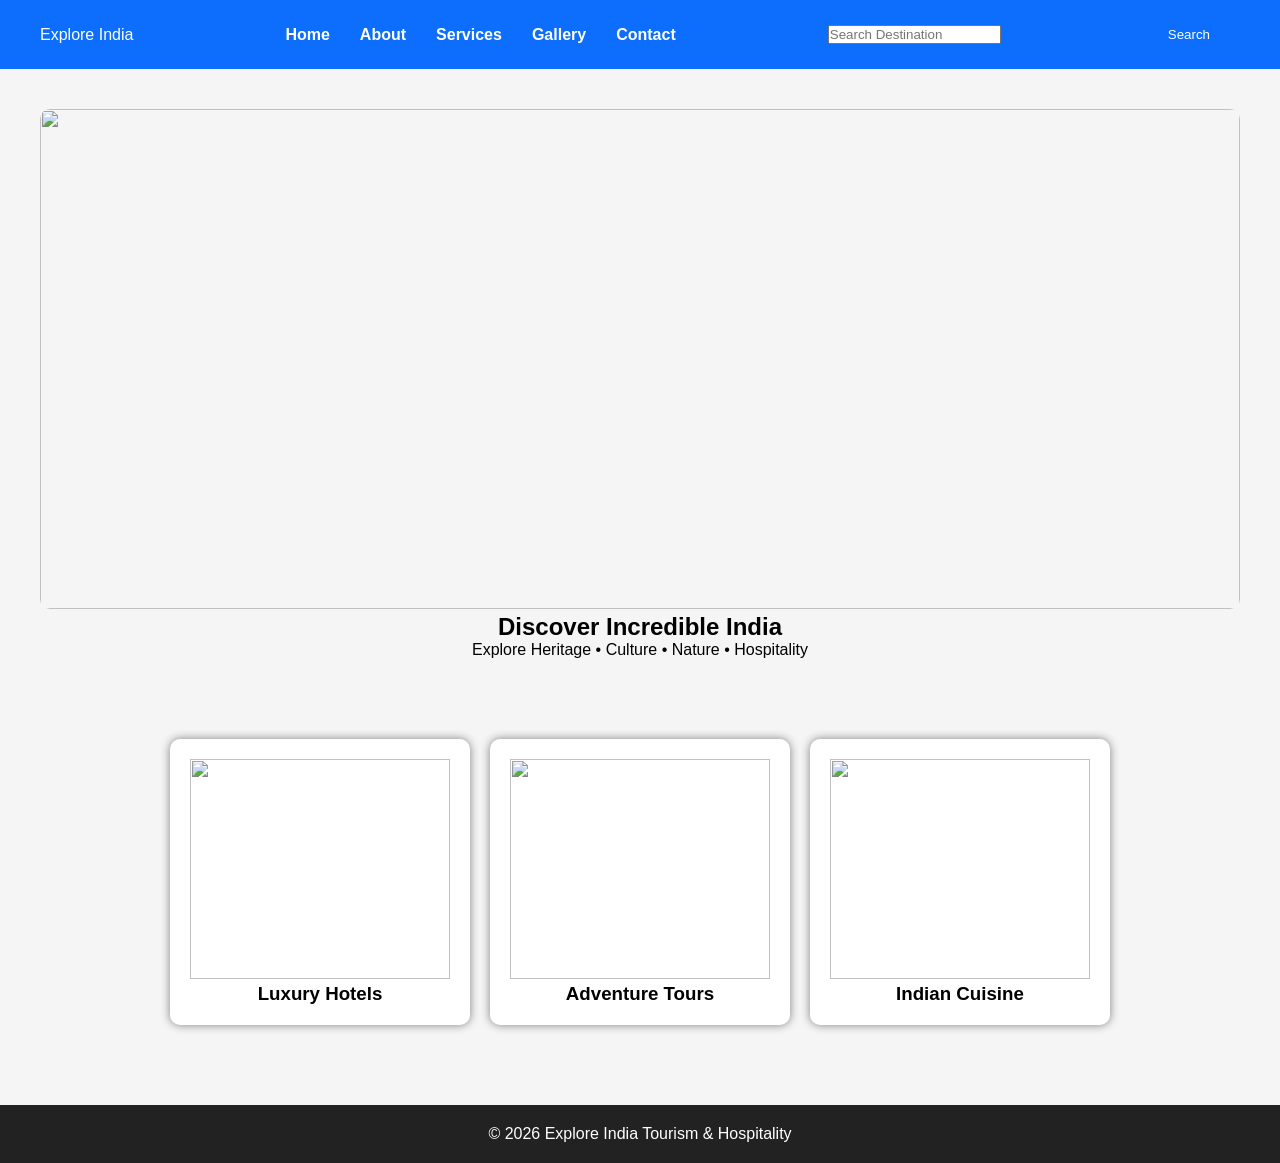
==== commit c9e05f68: "Revert "index (home) page" This reverts commit 22467121eb52b3f1bd228019612e37c8abef8bb9." ====
--- a/index.html
+++ b/index.html
@@ -1,96 +1,97 @@
 <!DOCTYPE html>
 <html lang="en">
+<head>
 
-<head>
-  <meta charset="UTF-8">
-  <meta name="viewport" content="width=device-width, initial-scale=1.0">
-  <meta name="description" content="IndiaTourism - thoughtfully planned journeys across India.">
-  <title>IndiaTourism | Discover the extraordinary</title>
-  <link rel="preconnect" href="https://fonts.googleapis.com">
-  <link rel="preconnect" href="https://fonts.gstatic.com" crossorigin>
-  <link
-    href="https://fonts.googleapis.com/css2?family=DM+Sans:wght@400;500;600;700&family=Playfair+Display:ital,wght@0,600;0,700;0,800;1,600&display=swap"
-    rel="stylesheet">
-  <link rel="stylesheet" href="css/style.css">
+<meta charset="UTF-8">
+<meta name="viewport" content="width=device-width, initial-scale=1.0">
+
+<title>Explore India</title>
+
+<link rel="stylesheet" href="css/style.css">
+
 </head>
 
 <body>
-  <header class="site-header" id="top">
-    <a class="brand" href="index.html" aria-label="IndiaTourism home"><span
-        class="brand-mark">✦</span><span>India<span>Tourism</span></span></a>
-    <form class="site-search" role="search"><label class="visually-hidden" for="top-destination-input">Search
-        destinations</label><span>⌕</span><input id="top-destination-input" type="search"
-        placeholder="Search destinations"></form>
-    <button class="menu-toggle" aria-label="Open navigation" aria-expanded="false">☰</button>
-    <nav class="main-nav" aria-label="Primary navigation"><a class="active" href="index.html">Home</a><a
-        href="services.html">Explore India</a><a href="services.html">Journeys</a><a href="booking.html">Trip Planner</a><a
-        href="about.html">About</a></nav>
-    <a class="nav-action" href="booking.html">Plan a trip <span>↗</span></a>
-  </header>
-  <main>
-    <section class="hero home-hero" aria-labelledby="hero-title">
-      <div class="hero-copy">
-        <p class="eyebrow"><span></span> Incredible India, curated for you</p>
-        <h1 id="hero-title">Where every<br><em>journey</em> tells a story.</h1>
-        <p class="hero-description">From snow-tipped summits to sunlit ghats, discover the rhythms, flavours and living
-          heritage of India—your way.</p>
-        <div class="hero-actions"><a class="button button-primary" href="services.html">Explore destinations
-            <span>→</span></a><a class="text-link" href="booking.html"><span class="play">▶</span> Plan a journey</a>
-        </div>
-      </div>
-      <div class="hero-image" data-hero-slider><img class="hero-slide active"
-          src="https://images.unsplash.com/photo-1524492412937-b28074a5d7da?auto=format&fit=crop&w=1400&q=85"
-          alt="The Taj Mahal at sunrise"><img class="hero-slide"
-          src="https://images.unsplash.com/photo-1506461883276-594a12b11cf3?auto=format&fit=crop&w=1400&q=85"
-          alt="Himalayan mountain landscape"><img class="hero-slide"
-          src="https://images.unsplash.com/photo-1585135497273-1a86b09fe70e?auto=format&fit=crop&w=1400&q=85"
-          alt="Colourful heritage architecture in India">
-        <div class="slider-controls"><button class="slider-dot active"
-            aria-label="Show Taj Mahal image"></button><button class="slider-dot"
-            aria-label="Show Himalayan image"></button><button class="slider-dot"
-            aria-label="Show heritage architecture image"></button></div>
-        <div class="heritage-note"><span>✦</span>
-          <div><strong>40+</strong><small>UNESCO World<br>Heritage Sites</small></div>
-        </div>
-      </div>
-    </section>
-    <section class="home-links" aria-label="Start exploring"><a
-        href="services.html#destinations"><span>01</span><strong>Choose a destination</strong><small>Best times,
-          attractions and experiences</small><b>→</b></a><a href="booking.html"><span>02</span><strong>Build your
-          itinerary</strong><small>Packages, stays and transport in one place</small><b>→</b></a><a
-        href="contact.html"><span>03</span><strong>Talk to a specialist</strong><small>Get tailored recommendations for
-          your trip</small><b>→</b></a></section>
-    <section class="planner-banner" id="planner">
-      <div>
-        <p class="eyebrow light"><span></span> Plan your escape</p>
-        <h2>Your India.<br><em>Your pace.</em></h2>
-        <p>Tell us what moves you. We'll shape the journey around it.</p>
-      </div>
-      <form id="quick-planner" class="planner-form"><label>I'm dreaming of<select required>
-            <option value="">Choose a place</option>
-            <option>Rajasthan</option>
-            <option>Kerala</option>
-            <option>Himachal Pradesh</option>
-            <option>Goa</option>
-            <option>Ladakh</option>
-          </select></label><label>My travel style<select required>
-            <option value="">Choose an experience</option>
-            <option>Heritage & culture</option>
-            <option>Nature & adventure</option>
-            <option>Beach & wellness</option>
-            <option>Food & local life</option>
-          </select></label><button class="button button-saffron" type="submit">Start planning <span>→</span></button>
-      </form>
-      <p class="planner-feedback" role="status"></p>
-    </section>
-  </main>
-  <footer class="site-footer"><a class="brand" href="index.html"><span
-        class="brand-mark">✦</span><span>India<span>Tourism</span></span></a>
-    <p>Made for the curious traveller.</p>
-    <div><a href="gallery.html">Gallery</a><a href="contact.html">Contact</a><a href="about.html">About</a></div>
-    <small>© 2026 IndiaTourism. Discover responsibly.</small>
-  </footer>
-  <script src="js/script.js"></script>
+
+<header>
+
+<nav class="navbar">
+
+<div class="logo">Explore India</div>
+
+<ul class="nav-links">
+
+<li><a href="index.html">Home</a></li>
+
+<li><a href="about.html">About</a></li>
+
+<li><a href="services.html">Services</a></li>
+
+<li><a href="gallery.html">Gallery</a></li>
+
+<li><a href="contact.html">Contact</a></li>
+
+</ul>
+
+<input type="text" id="search" placeholder="Search Destination">
+
+<button onclick="searchPlace()">Search</button>
+
+<div class="menu">&#9776;</div>
+
+</nav>
+
+</header>
+
+<section class="hero">
+
+<div class="slider">
+
+<img id="slide" src="images/tajmahal.jpg">
+
+</div>
+
+<h1>Discover Incredible India</h1>
+
+<p>Explore Heritage • Culture • Nature • Hospitality</p>
+
+</section>
+
+<section class="cards">
+
+<div class="card">
+
+<img src="images/hotel.jpg">
+
+<h3>Luxury Hotels</h3>
+
+</div>
+
+<div class="card">
+
+<img src="images/adventure.jpg">
+
+<h3>Adventure Tours</h3>
+
+</div>
+
+<div class="card">
+
+<img src="images/food.jpg">
+
+<h3>Indian Cuisine</h3>
+
+</div>
+
+</section>
+
+<footer>
+
+<p>© 2026 Explore India Tourism & Hospitality</p>
+
+</footer>
+
+<script src="js/script.js"></script>
+
 </body>
-
 </html>
--- a/css/style.css
+++ b/css/style.css
@@ -1,1942 +1,135 @@
-:root {
-    --ink: #173631;
-    --forest: #173f38;
-    --cream: #f5f0e6;
-    --paper: #fdfbf6;
-    --saffron: #db672f;
-    --muted: #7c8178;
-    --line: #d8d5cc;
-    --serif: 'Playfair Display', Georgia, serif;
-    --sans: 'DM Sans', Arial, sans-serif;
+*{
+margin:0;
+padding:0;
+box-sizing:border-box;
+font-family:Arial;
 }
 
-* {
-    box-sizing: border-box;
+body{
+background:#f5f5f5;
 }
 
-html {
-    scroll-behavior: smooth;
+.navbar{
+display:flex;
+justify-content:space-between;
+align-items:center;
+background:#0d6efd;
+padding:15px 40px;
+color:white;
+flex-wrap:wrap;
 }
 
-body {
-    margin: 0;
-    background: var(--paper);
-    color: var(--ink);
-    font-family: var(--sans);
+.nav-links{
+display:flex;
+list-style:none;
 }
 
-a {
-    color: inherit;
-    text-decoration: none;
+.nav-links li{
+margin:0 15px;
 }
 
-img {
-    display: block;
-    width: 100%;
-    height: 100%;
-    object-fit: cover;
+.nav-links a{
+color:white;
+text-decoration:none;
+font-weight:bold;
 }
 
-.visually-hidden {
-    position: absolute;
-    width: 1px;
-    height: 1px;
-    overflow: hidden;
-    clip: rect(0, 0, 0, 0);
-    white-space: nowrap;
+.menu{
+display:none;
+font-size:30px;
+cursor:pointer;
 }
 
-.site-header {
-    position: sticky;
-    top: 0;
-    box-shadow: 0 1px 0 #17363112;
+.hero{
+text-align:center;
+padding:40px;
 }
 
-.site-search {
-    display: flex;
-    align-items: center;
-    gap: 7px;
-    width: 170px;
-    padding: 9px 11px;
-    border-bottom: 1px solid #aebbb3;
-    color: var(--saffron);
+.slider img{
+width:100%;
+height:500px;
+object-fit:cover;
+border-radius:10px;
 }
 
-.site-search input {
-    width: 100%;
-    border: 0;
-    outline: 0;
-    background: transparent;
-    color: var(--ink);
-    font: 500 11px var(--sans);
+.cards{
+display:flex;
+justify-content:center;
+gap:20px;
+flex-wrap:wrap;
+padding:40px;
 }
 
-.site-search input::placeholder {
-    color: #75847c;
+.card{
+background:white;
+padding:20px;
+width:300px;
+box-shadow:0 0 10px gray;
+text-align:center;
+border-radius:10px;
 }
 
-.home-links {
-    max-width: 1080px;
-    margin: auto;
-    padding: 38px 25px;
-    display: grid;
-    grid-template-columns: repeat(3, 1fr);
-    gap: 0;
+.card img{
+width:100%;
+height:220px;
+object-fit:cover;
 }
 
-.home-links a {
-    min-height: 99px;
-    padding: 14px 23px;
-    border-left: 1px solid var(--line);
-    display: grid;
-    grid-template-columns: 28px 1fr 20px;
-    align-content: center;
-    column-gap: 9px;
+.gallery{
+display:grid;
+grid-template-columns:repeat(auto-fit,minmax(250px,1fr));
+gap:15px;
+padding:30px;
 }
 
-.home-links a:last-child {
-    border-right: 1px solid var(--line);
+.gallery img{
+width:100%;
+border-radius:10px;
 }
 
-.home-links span {
-    grid-row: span 2;
-    color: var(--saffron);
-    font: italic 16px var(--serif);
+.contact{
+width:80%;
+margin:auto;
+padding:30px;
 }
 
-.home-links strong {
-    font: 600 17px var(--serif);
+.contact input,
+.contact textarea{
+width:100%;
+padding:12px;
+margin:10px 0;
 }
 
-.home-links small {
-    color: #7b8781;
-    font-size: 9px;
-    line-height: 1.5;
+button{
+padding:12px 30px;
+background:#0d6efd;
+color:white;
+border:none;
+cursor:pointer;
 }
 
-.home-links b {
-    grid-column: 3;
-    grid-row: span 2;
-    align-self: center;
-    color: var(--saffron);
-    font-size: 17px;
+footer{
+background:#222;
+color:white;
+text-align:center;
+padding:20px;
+margin-top:40px;
 }
 
-.booking-hero {
-    background-image: linear-gradient(90deg, #12362ee6, #12362e66), url('https://images.unsplash.com/photo-1514222134-b57cbb8ce073?auto=format&fit=crop&w=1600&q=80');
+@media(max-width:768px){
+
+.nav-links{
+display:none;
+width:100%;
+flex-direction:column;
 }
 
-@media (max-width:900px) {
-    .site-search {
-        order: 3;
-        margin-left: auto;
-        width: 150px;
-    }
-
-    .site-header {
-        gap: 16px;
-    }
-
-    .main-nav {
-        margin: auto;
-    }
+.nav-links.active{
+display:flex;
 }
 
-.gallery-grid.expanded-gallery {
-    height: auto;
-    min-height: 760px;
-    grid-template-columns: repeat(3, 1fr);
-    grid-template-rows: repeat(3, 240px);
+.menu{
+display:block;
 }
 
-.expanded-gallery .tall {
-    grid-row: span 2;
-}
-
-.expanded-gallery .gallery-item {
-    min-height: 0;
-}
-
-@media (max-width:760px) {
-    .gallery-grid.expanded-gallery {
-        min-height: 0;
-        grid-template-columns: 1fr 1fr;
-        grid-template-rows: repeat(5, 170px);
-    }
-}
-
-@media (max-width:760px) {
-    .site-search {
-        display: none;
-    }
-
-    .home-links {
-        grid-template-columns: 1fr;
-        padding: 18px 8vw 35px;
-    }
-
-    .home-links a,
-    .home-links a:last-child {
-        border: 0;
-        border-bottom: 1px solid var(--line);
-        padding: 16px 4px;
-        min-height: 82px;
-    }
-}
-
-.hero-image .hero-slide {
-    position: absolute;
-    inset: 0;
-    opacity: 0;
-    transition: opacity .75s ease;
-}
-
-.hero-image .hero-slide.active {
-    opacity: 1;
-}
-
-.slider-controls {
-    position: absolute;
-    z-index: 2;
-    right: 26px;
-    bottom: 25px;
-    display: flex;
-    gap: 7px;
-}
-
-.slider-dot {
-    width: 20px;
-    height: 2px;
-    padding: 0;
-    border: 0;
-    background: #ffffff88;
-    cursor: pointer;
-}
-
-.slider-dot.active {
-    background: #fff;
-}
-
-.page-hero {
-    min-height: 430px;
-    padding: 102px 12vw;
-    color: white;
-    background-position: center;
-    background-size: cover;
-}
-
-.page-hero h1 {
-    margin: 0;
-    font: 700 clamp(48px, 6vw, 74px)/.98 var(--serif);
-    letter-spacing: -2.7px;
-}
-
-.page-hero h1 em {
-    color: #edb363;
-}
-
-.page-hero>p:not(.eyebrow) {
-    max-width: 390px;
-    color: #e1e7e0;
-    font-size: 14px;
-    line-height: 1.8;
-    margin: 22px 0 0;
-}
-
-.about-hero {
-    background-image: linear-gradient(90deg, #12362ee6, #12362e75), url('https://images.unsplash.com/photo-1514222134-b57cbb8ce073?auto=format&fit=crop&w=1600&q=80');
-}
-
-.services-hero {
-    background-image: linear-gradient(90deg, #12362ee6, #12362e66), url('https://images.unsplash.com/photo-1506461883276-594a12b11cf3?auto=format&fit=crop&w=1600&q=80');
-}
-
-.gallery-hero {
-    background-image: linear-gradient(90deg, #12362ee6, #12362e68), url('https://images.unsplash.com/photo-1548013146-72479768bada?auto=format&fit=crop&w=1600&q=80');
-}
-
-.story-section {
-    max-width: 1080px;
-    margin: auto;
-    padding: 105px 25px;
-    display: grid;
-    grid-template-columns: 1fr 1fr;
-    gap: 80px;
-}
-
-.story-section h2,
-.service-page-intro h2 {
-    margin: 0;
-    font: 700 45px/.98 var(--serif);
-    letter-spacing: -1.8px;
-}
-
-.story-section h2 em,
-.service-page-intro h2 em {
-    color: var(--saffron);
-}
-
-.story-section>div:last-child {
-    color: #596961;
-    font-size: 14px;
-    line-height: 1.85;
-}
-
-.values-grid {
-    max-width: 1080px;
-    margin: 0 auto 105px;
-    padding: 0 25px;
-    display: grid;
-    grid-template-columns: repeat(3, 1fr);
-    gap: 16px;
-}
-
-.values-grid article {
-    padding: 29px;
-    background: var(--cream);
-}
-
-.values-grid span {
-    color: var(--saffron);
-    font: italic 18px var(--serif);
-}
-
-.values-grid h3 {
-    margin: 25px 0 7px;
-    font: 600 24px var(--serif);
-}
-
-.values-grid p {
-    color: #66736c;
-    font-size: 12px;
-    line-height: 1.7;
-    margin: 0;
-}
-
-.stats-strip {
-    background: var(--forest);
-    color: white;
-    padding: 43px max(10vw, 25px);
-    display: grid;
-    grid-template-columns: repeat(3, 1fr);
-    text-align: center;
-}
-
-.stats-strip div+div {
-    border-left: 1px solid #ffffff40;
-}
-
-.stats-strip strong {
-    display: block;
-    font: 600 39px var(--serif);
-    color: #edb363;
-}
-
-.stats-strip span {
-    font-size: 10px;
-    color: #d6e0d9;
-    text-transform: uppercase;
-    letter-spacing: 1px;
-}
-
-.service-page-intro {
-    max-width: 1080px;
-    margin: auto;
-    padding: 100px 25px 42px;
-}
-
-.service-page-grid {
-    max-width: 1080px;
-    margin: 0 auto 105px;
-    padding: 0 25px;
-    display: grid;
-    grid-template-columns: repeat(3, 1fr);
-    gap: 16px;
-}
-
-.service-page-grid article {
-    padding: 31px;
-    border: 1px solid var(--line);
-}
-
-.service-page-grid article>span {
-    color: var(--saffron);
-    font-size: 27px;
-}
-
-.service-page-grid h3 {
-    margin: 36px 0 7px;
-    font: 600 25px var(--serif);
-}
-
-.service-page-grid p {
-    min-height: 60px;
-    color: #69766f;
-    font-size: 12px;
-    line-height: 1.75;
-}
-
-.service-page-grid a {
-    color: var(--saffron);
-    font-size: 11px;
-    font-weight: 700;
-}
-
-.compact {
-    padding-top: 0;
-}
-
-.standalone {
-    background: var(--paper);
-}
-
-.contact-page {
-    min-height: 590px;
-}
-
-.expanded {
-    max-width: 1080px;
-}
-
-@media (max-width:760px) {
-    .page-hero {
-        min-height: 380px;
-        padding: 80px 9vw;
-    }
-
-    .story-section {
-        grid-template-columns: 1fr;
-        gap: 35px;
-        padding: 75px 8vw;
-    }
-
-    .values-grid,
-    .service-page-grid {
-        grid-template-columns: 1fr;
-        padding: 0 8vw;
-        margin-bottom: 75px;
-    }
-
-    .stats-strip {
-        grid-template-columns: 1fr;
-        gap: 22px;
-    }
-
-    .stats-strip div+div {
-        border-left: 0;
-        border-top: 1px solid #ffffff40;
-        padding-top: 22px;
-    }
-
-    .service-page-intro {
-        padding: 75px 8vw 35px;
-    }
-
-    .contact-page {
-        min-height: 0;
-    }
-}
-
-.booking-section {
-    max-width: 1130px;
-    margin: auto;
-    padding: 110px 25px;
-}
-
-.booking-section {
-    display: grid;
-    grid-template-columns: .9fr 1.5fr;
-    column-gap: 72px;
-}
-
-.booking-intro h2,
-.gallery-title h2,
-.contact-copy h2 {
-    font: 700 43px/.98 var(--serif);
-    letter-spacing: -1.7px;
-    margin: 0;
-}
-
-.booking-intro h2 em,
-.gallery-title h2 em,
-.contact-copy h2 em {
-    color: var(--saffron);
-}
-
-.booking-intro>p:not(.eyebrow) {
-    color: #647169;
-    line-height: 1.75;
-    font-size: 13px;
-    margin: 20px 0 27px;
-}
-
-.booking-tabs {
-    display: flex;
-    gap: 8px;
-    flex-wrap: wrap;
-}
-
-.booking-tab {
-    border: 1px solid #cbd0c9;
-    background: transparent;
-    color: #607069;
-    cursor: pointer;
-    padding: 9px 11px;
-    font: 600 10px var(--sans);
-}
-
-.booking-tab.active {
-    color: white;
-    border-color: var(--forest);
-    background: var(--forest);
-}
-
-.booking-options {
-    display: grid;
-    gap: 10px;
-}
-
-.booking-option {
-    position: relative;
-    min-height: 126px;
-    padding: 20px 22px;
-    border: 1px solid #deded6;
-    background: #fff;
-    display: grid;
-    grid-template-columns: 1fr auto;
-    align-items: center;
-}
-
-.booking-option.featured {
-    border-color: var(--saffron);
-}
-
-.option-tag {
-    color: var(--saffron);
-    text-transform: uppercase;
-    letter-spacing: 1.1px;
-    font-size: 8px;
-    font-weight: 700;
-}
-
-.booking-option h3 {
-    grid-column: 1;
-    font: 600 23px var(--serif);
-    margin: 4px 0 2px;
-}
-
-.booking-option p {
-    grid-column: 1;
-    margin: 0;
-    color: #738078;
-    font-size: 10px;
-}
-
-.booking-option strong {
-    position: absolute;
-    right: 22px;
-    top: 27px;
-    color: var(--forest);
-    font: 600 21px var(--serif);
-}
-
-.booking-option strong small {
-    display: block;
-    font: 400 8px var(--sans);
-    color: #8a948e;
-    text-transform: uppercase;
-    letter-spacing: .6px;
-}
-
-.reserve-button {
-    position: absolute;
-    right: 22px;
-    bottom: 18px;
-    border: 0;
-    background: transparent;
-    color: var(--saffron);
-    cursor: pointer;
-    padding: 0;
-    font: 700 10px var(--sans);
-}
-
-.reserve-button span {
-    margin-left: 8px;
-    font-size: 15px;
-}
-
-.booking-feedback {
-    grid-column: 2;
-    min-height: 18px;
-    margin: 12px 0 0;
-    color: var(--saffron);
-    font-size: 12px;
-}
-
-.saved-bookings {
-    grid-column: 2;
-}
-
-.saved-bookings:not(:empty) {
-    margin-top: 4px;
-    padding: 12px 14px;
-    background: var(--cream);
-    color: #44564e;
-    font-size: 11px;
-}
-
-.saved-bookings button {
-    float: right;
-    border: 0;
-    background: transparent;
-    color: var(--saffron);
-    cursor: pointer;
-}
-
-.gallery-section {
-    background: var(--cream);
-    padding: 102px max(6vw, 25px);
-}
-
-.gallery-title {
-    max-width: 1080px;
-    display: flex;
-    align-items: end;
-    justify-content: space-between;
-    gap: 50px;
-    margin: 0 auto 43px;
-}
-
-.gallery-title>p {
-    max-width: 345px;
-    margin: 0;
-    color: #657169;
-    line-height: 1.75;
-    font-size: 13px;
-}
-
-.gallery-grid {
-    max-width: 1080px;
-    margin: auto;
-    height: 493px;
-    display: grid;
-    grid-template-columns: 1.1fr 1fr 1fr;
-    grid-template-rows: 1fr 1fr;
-    gap: 14px;
-}
-
-.gallery-item {
-    position: relative;
-    overflow: hidden;
-    padding: 0;
-    border: 0;
-    cursor: pointer;
-    text-align: left;
-    color: #fff;
-    background: #143b34;
-}
-
-.gallery-item img {
-    transition: transform .4s;
-}
-
-.gallery-item:hover img {
-    transform: scale(1.05);
-}
-
-.gallery-item:after {
-    content: '';
-    position: absolute;
-    inset: 0;
-    background: linear-gradient(0deg, #0c2c25b5, transparent 55%);
-}
-
-.gallery-item span {
-    position: absolute;
-    z-index: 1;
-    bottom: 15px;
-    left: 17px;
-    font: 600 18px var(--serif);
-}
-
-.gallery-item.tall {
-    grid-row: span 2;
-}
-
-.gallery-item.wide {
-    grid-column: span 2;
-}
-
-.lightbox {
-    padding: 0;
-    border: 0;
-    max-width: min(820px, 90vw);
-    background: #153b34;
-    color: white;
-}
-
-.lightbox::backdrop {
-    background: #10251ed9;
-}
-
-.lightbox img {
-    max-height: 75vh;
-    object-fit: contain;
-}
-
-.lightbox p {
-    margin: 0;
-    padding: 13px 18px 16px;
-    font: italic 16px var(--serif);
-}
-
-.lightbox-close {
-    position: absolute;
-    top: 8px;
-    right: 8px;
-    width: 31px;
-    height: 31px;
-    border: 0;
-    border-radius: 50%;
-    background: white;
-    color: var(--forest);
-    font-size: 23px;
-    cursor: pointer;
-}
-
-.contact-section {
-    padding: 89px max(8vw, 25px);
-    background: var(--forest);
-    color: white;
-    display: grid;
-    grid-template-columns: .85fr 1.3fr;
-    gap: 92px;
-}
-
-.contact-copy h2 em {
-    color: #edb363;
-}
-
-.contact-copy>p:not(.eyebrow) {
-    color: #c1d0c7;
-    max-width: 320px;
-    font-size: 13px;
-    line-height: 1.8;
-    margin: 20px 0;
-}
-
-.contact-copy>a {
-    color: #f1bb6d;
-    font: 600 14px var(--serif);
-}
-
-.contact-form {
-    display: grid;
-    gap: 17px;
-}
-
-.form-row {
-    display: grid;
-    grid-template-columns: 1fr 1fr;
-    gap: 16px;
-}
-
-.contact-form label {
-    display: flex;
-    flex-direction: column;
-    gap: 7px;
-    text-transform: uppercase;
-    letter-spacing: .9px;
-    color: #c3d2c9;
-    font-size: 8px;
-}
-
-.contact-form input,
-.contact-form select,
-.contact-form textarea {
-    width: 100%;
-    border: 0;
-    border-bottom: 1px solid #a5bbb0;
-    outline: 0;
-    padding: 4px 0 9px;
-    resize: vertical;
-    color: white;
-    background: transparent;
-    font: 500 12px var(--sans);
-}
-
-.contact-form select option {
-    color: var(--ink);
-}
-
-.contact-form input::placeholder,
-.contact-form textarea::placeholder {
-    color: #b7c8bd;
-}
-
-.contact-form input:invalid:not(:placeholder-shown),
-.contact-form textarea:invalid:not(:placeholder-shown) {
-    border-bottom-color: #f09576;
-}
-
-.contact-form .button {
-    justify-self: start;
-    border: 0;
-    cursor: pointer;
-    margin-top: 5px;
-}
-
-.form-feedback {
-    min-height: 16px;
-    margin: 0;
-    color: #f3cf9e;
-    font-size: 12px;
-}
-
-@media (max-width:760px) {
-    .booking-section {
-        display: block;
-        padding: 75px 8vw;
-    }
-
-    .booking-options {
-        margin-top: 34px;
-    }
-
-    .booking-option {
-        min-height: 142px;
-    }
-
-    .booking-feedback,
-    .saved-bookings {
-        margin-top: 13px;
-    }
-
-    .gallery-section {
-        padding: 75px 6vw;
-    }
-
-    .gallery-title {
-        display: block;
-    }
-
-    .gallery-title>p {
-        margin-top: 23px;
-    }
-
-    .gallery-grid {
-        height: 430px;
-        grid-template-columns: 1fr 1fr;
-        grid-template-rows: 1.2fr 1fr 1fr;
-    }
-
-    .gallery-item.tall {
-        grid-row: span 2;
-    }
-
-    .gallery-item.wide {
-        grid-column: span 2;
-    }
-
-    .contact-section {
-        grid-template-columns: 1fr;
-        gap: 46px;
-        padding: 70px 8vw;
-    }
-
-    .form-row {
-        grid-template-columns: 1fr;
-        gap: 17px;
-    }
-}
-
-.destination-guide {
-    padding: 106px max(6vw, 25px) 112px;
-    background: var(--cream);
-}
-
-.guide-heading {
-    max-width: 1080px;
-    margin: 0 auto 42px;
-    display: flex;
-    align-items: end;
-    justify-content: space-between;
-    gap: 25px;
-}
-
-.guide-heading h2,
-.travel-tools h2 {
-    font: 700 44px/.98 var(--serif);
-    letter-spacing: -1.6px;
-    margin: 0;
-}
-
-.guide-heading h2 em,
-.travel-tools h2 em {
-    color: var(--saffron);
-}
-
-.filter-row {
-    display: flex;
-    gap: 7px;
-    flex-wrap: wrap;
-}
-
-.filter {
-    border: 1px solid #cbd0c9;
-    background: transparent;
-    padding: 9px 12px;
-    font: 600 10px var(--sans);
-    color: #607069;
-    cursor: pointer;
-}
-
-.filter.active,
-.filter:hover {
-    color: #fff;
-    border-color: var(--forest);
-    background: var(--forest);
-}
-
-.destination-cards {
-    max-width: 1080px;
-    margin: auto;
-    display: grid;
-    grid-template-columns: repeat(4, 1fr);
-    gap: 15px;
-}
-
-.destination-card {
-    background: #fff;
-    transition: transform .25s, opacity .25s;
-}
-
-.destination-card.hidden {
-    display: none;
-}
-
-.destination-card:hover {
-    transform: translateY(-5px);
-}
-
-.destination-card img {
-    height: 200px;
-}
-
-.destination-content {
-    padding: 17px 18px 14px;
-}
-
-.season {
-    font-size: 8px;
-    text-transform: uppercase;
-    letter-spacing: .85px;
-    color: var(--saffron);
-    font-weight: 700;
-}
-
-.destination-content h3 {
-    font: 600 24px var(--serif);
-    margin: 7px 0 4px;
-}
-
-.destination-content p {
-    color: #67746d;
-    font-size: 11px;
-    line-height: 1.5;
-    min-height: 33px;
-    margin: 0;
-}
-
-.destination-content>div {
-    border-top: 1px solid #e5e5df;
-    margin-top: 14px;
-    padding-top: 10px;
-    display: flex;
-    justify-content: space-between;
-    align-items: center;
-    color: #84918b;
-    font-size: 9px;
-    text-transform: uppercase;
-    letter-spacing: .8px;
-}
-
-.destination-content button {
-    border: 0;
-    background: transparent;
-    font-size: 21px;
-    color: var(--saffron);
-    cursor: pointer;
-    line-height: 1;
-}
-
-.destination-feedback {
-    max-width: 1080px;
-    margin: 16px auto 0;
-    min-height: 16px;
-    color: var(--saffron);
-    font-size: 12px;
-}
-
-.travel-tools {
-    padding: 107px max(6vw, 25px);
-    max-width: 1190px;
-    margin: auto;
-    display: grid;
-    grid-template-columns: 1.15fr 1.3fr .85fr;
-    gap: 39px;
-    align-items: center;
-}
-
-.tools-copy>p:not(.eyebrow) {
-    color: #65736b;
-    font-size: 13px;
-    line-height: 1.8;
-    max-width: 275px;
-    margin: 19px 0 23px;
-}
-
-.dark-link {
-    color: var(--forest);
-}
-
-.dark-link span {
-    color: var(--saffron);
-    margin-left: 9px;
-    font-size: 17px;
-}
-
-.service-list {
-    border-top: 1px solid var(--line);
-}
-
-.service-list article {
-    min-height: 93px;
-    display: grid;
-    grid-template-columns: 36px 1fr 18px;
-    gap: 9px;
-    align-items: center;
-    border-bottom: 1px solid var(--line);
-}
-
-.service-icon {
-    color: var(--saffron);
-    font-size: 24px;
-}
-
-.service-list h3 {
-    margin: 0 0 4px;
-    font: 600 18px var(--serif);
-}
-
-.service-list p {
-    margin: 0;
-    color: #77827c;
-    font-size: 10px;
-    line-height: 1.5;
-}
-
-.service-list article>span:last-child {
-    color: var(--saffron);
-}
-
-.weather-card {
-    min-height: 232px;
-    background: var(--forest);
-    color: white;
-    padding: 22px;
-}
-
-.weather-top {
-    display: flex;
-    justify-content: space-between;
-    align-items: start;
-    border-bottom: 1px solid #ffffff35;
-    padding-bottom: 19px;
-}
-
-.weather-top p {
-    margin: 0 0 4px;
-    color: #c8d8cf;
-    font-size: 8px;
-    letter-spacing: 1px;
-}
-
-.weather-top select {
-    margin-left: -3px;
-    border: 0;
-    color: white;
-    background: transparent;
-    font: 600 16px var(--serif);
-    outline: 0;
-}
-
-.weather-top option {
-    color: var(--ink);
-}
-
-.weather-top>span {
-    color: #f8bf5b;
-    font-size: 31px;
-}
-
-.temperature {
-    padding: 23px 0;
-    display: flex;
-    align-items: center;
-    gap: 16px;
-}
-
-.temperature strong {
-    font: 600 48px/.8 var(--serif);
-}
-
-.temperature div {
-    display: flex;
-    flex-direction: column;
-    gap: 4px;
-    font-size: 12px;
-}
-
-.temperature small {
-    color: #b5c8bd;
-    font-size: 9px;
-    line-height: 1.3;
-}
-
-.weather-meta {
-    border-top: 1px solid #ffffff35;
-    padding-top: 14px;
-    display: flex;
-    gap: 17px;
-    color: #c5d1ca;
-    font-size: 9px;
-}
-
-.weather-meta b {
-    display: block;
-    color: white;
-    padding-top: 3px;
-    font-size: 11px;
-}
-
-@media (max-width:760px) {
-    .guide-heading {
-        display: block;
-    }
-
-    .filter-row {
-        margin-top: 25px;
-    }
-
-    .destination-guide {
-        padding: 75px 6vw;
-    }
-
-    .destination-cards {
-        grid-template-columns: 1fr 1fr;
-    }
-
-    .destination-card img {
-        height: 160px;
-    }
-
-    .destination-content {
-        padding: 13px;
-    }
-
-    .destination-content h3 {
-        font-size: 20px;
-    }
-
-    .destination-content p {
-        font-size: 10px;
-    }
-
-    .travel-tools {
-        grid-template-columns: 1fr;
-        padding: 75px 8vw;
-        gap: 32px;
-    }
-
-    .weather-card {
-        max-width: 340px;
-    }
-}
-
-.site-header {
-    height: 84px;
-    display: flex;
-    align-items: center;
-    gap: 38px;
-    padding: 0 6vw;
-    background: var(--paper);
-    position: relative;
-    z-index: 5;
-}
-
-.brand {
-    display: flex;
-    align-items: center;
-    gap: 8px;
-    font-size: 20px;
-    font-weight: 700;
-    letter-spacing: -1px;
-    white-space: nowrap;
-}
-
-.brand>span:last-child span {
-    color: var(--saffron);
-}
-
-.brand-mark {
-    color: var(--saffron);
-    font-size: 29px;
-    line-height: 0;
-}
-
-.main-nav {
-    display: flex;
-    gap: 27px;
-    margin: auto;
-    font-size: 13px;
-    font-weight: 600;
-}
-
-.main-nav a {
-    padding: 33px 0 27px;
-    border-bottom: 2px solid transparent;
-}
-
-.main-nav a:hover,
-.main-nav .active {
-    color: var(--saffron);
-    border-bottom-color: var(--saffron);
-}
-
-.nav-action {
-    border: 1px solid #b7c1ba;
-    padding: 11px 16px;
-    font-size: 12px;
-    font-weight: 700;
-}
-
-.nav-action span {
-    margin-left: 8px;
-    color: var(--saffron);
-    font-size: 16px;
-}
-
-.menu-toggle {
-    display: none;
-}
-
-.hero {
-    min-height: 570px;
-    display: grid;
-    grid-template-columns: 51% 49%;
-    background: var(--cream);
-    position: relative;
-    overflow: hidden;
-}
-
-.hero-copy {
-    padding: 94px 7vw 75px 12vw;
-    align-self: center;
-}
-
-.eyebrow {
-    text-transform: uppercase;
-    letter-spacing: 2px;
-    font-size: 10px;
-    font-weight: 700;
-    color: var(--forest);
-    margin: 0 0 20px;
-    display: flex;
-    align-items: center;
-    gap: 10px;
-}
-
-.eyebrow span {
-    width: 27px;
-    height: 1px;
-    background: currentColor;
-    display: inline-block;
-}
-
-.warm {
-    color: var(--saffron);
-}
-
-.light {
-    color: #e9c693;
-}
-
-.hero h1,
-.intro-section h2,
-.section-heading h2,
-.planner-banner h2,
-.about-strip h2 {
-    font: 700 clamp(46px, 5vw, 74px)/.98 var(--serif);
-    letter-spacing: -2.7px;
-    margin: 0;
-}
-
-.hero h1 em,
-.intro-section h2 em,
-.section-heading h2 em,
-.planner-banner h2 em,
-.about-strip h2 em {
-    font-weight: 600;
-    color: var(--saffron);
-}
-
-.hero-description {
-    max-width: 400px;
-    margin: 27px 0 29px;
-    font-size: 14px;
-    line-height: 1.75;
-    color: #53645d;
-}
-
-.hero-actions {
-    display: flex;
-    gap: 28px;
-    align-items: center;
-}
-
-.button {
-    display: inline-flex;
-    gap: 20px;
-    align-items: center;
-    justify-content: center;
-    padding: 14px 19px;
-    font-size: 12px;
-    font-weight: 700;
-    letter-spacing: .1px;
-    transition: .2s ease;
-}
-
-.button-primary {
-    color: white;
-    background: var(--forest);
-}
-
-.button:hover {
-    transform: translateY(-2px);
-}
-
-.button span {
-    font-size: 18px;
-}
-
-.text-link {
-    font-size: 12px;
-    font-weight: 700;
-}
-
-.play {
-    color: var(--saffron);
-    font-size: 11px;
-    border: 1px solid var(--saffron);
-    border-radius: 50%;
-    padding: 7px 8px 7px 9px;
-    margin-right: 8px;
-}
-
-.hero-image {
-    position: relative;
-    min-height: 570px;
-}
-
-.hero-image:after {
-    content: '';
-    inset: 0;
-    position: absolute;
-    background: linear-gradient(90deg, rgba(12, 38, 32, .12), transparent 45%);
-}
-
-.heritage-note {
-    position: absolute;
-    z-index: 1;
-    bottom: 38px;
-    left: -39px;
-    display: flex;
-    align-items: center;
-    gap: 13px;
-    background: #f8f1e4;
-    padding: 15px 22px;
-}
-
-.heritage-note>span {
-    color: var(--saffron);
-    font-size: 21px;
-}
-
-.heritage-note div {
-    display: flex;
-    align-items: center;
-    gap: 9px;
-}
-
-.heritage-note strong {
-    font: 700 25px var(--serif);
-}
-
-.heritage-note small {
-    font-size: 9px;
-    line-height: 1.35;
-    text-transform: uppercase;
-    letter-spacing: .5px;
-}
-
-.scroll-cue {
-    position: absolute;
-    bottom: 22px;
-    left: 5.9vw;
-    font-size: 9px;
-    letter-spacing: 1.4px;
-    text-transform: uppercase;
-    color: #73817a;
-    display: flex;
-    gap: 9px;
-    align-items: center;
-}
-
-.scroll-cue span {
-    width: 27px;
-    height: 1px;
-    background: #73817a;
-}
-
-.search-panel {
-    width: min(970px, 87vw);
-    margin: -36px auto 0;
-    position: relative;
-    z-index: 4;
-    background: white;
-    box-shadow: 0 16px 35px #193a3126;
-}
-
-.search-panel form {
-    min-height: 84px;
-    display: grid;
-    grid-template-columns: 1.35fr 1fr 1fr 72px;
-    align-items: center;
-}
-
-.search-panel label {
-    display: flex;
-    gap: 14px;
-    align-items: center;
-    padding: 12px 24px;
-    border-right: 1px solid #e6e6df;
-}
-
-.field-icon {
-    font-size: 24px;
-    color: var(--saffron);
-}
-
-.field-text {
-    display: flex;
-    flex-direction: column;
-    gap: 3px;
-    width: 100%;
-}
-
-.field-text small {
-    font-size: 9px;
-    color: #8b928d;
-    text-transform: uppercase;
-    font-weight: 700;
-    letter-spacing: .9px;
-}
-
-.field-text input,
-.field-text select {
-    border: 0;
-    outline: 0;
-    padding: 0;
-    color: var(--ink);
-    width: 100%;
-    font: 600 12px var(--sans);
-    background: transparent;
-}
-
-.field-text input::placeholder {
-    color: var(--ink);
-    opacity: 1;
-}
-
-.search-button {
-    height: 100%;
-    border: 0;
-    cursor: pointer;
-    color: white;
-    background: var(--saffron);
-    font-size: 28px;
-}
-
-.search-panel p {
-    margin: 0;
-    padding: 0 20px;
-    font-size: 12px;
-    color: var(--saffron);
-}
-
-.intro-section,
-.journey-section,
-.about-strip {
-    max-width: 1130px;
-    margin: auto;
-}
-
-.intro-section {
-    padding: 113px 25px 49px;
-    display: grid;
-    grid-template-columns: 1fr 1fr;
-    align-items: end;
-}
-
-.intro-section h2,
-.section-heading h2 {
-    font-size: 46px;
-}
-
-.section-copy {
-    max-width: 370px;
-    justify-self: end;
-    font-size: 14px;
-    line-height: 1.8;
-    color: #65716b;
-    margin: 0 0 4px;
-}
-
-.experience-grid {
-    max-width: 1130px;
-    margin: auto;
-    padding: 0 25px 111px;
-    display: grid;
-    grid-template-columns: 1.35fr 1fr 1fr;
-    grid-template-rows: 220px 220px;
-    gap: 14px;
-}
-
-.experience-card {
-    min-height: 0;
-    position: relative;
-    overflow: hidden;
-    color: #fff;
-}
-
-.experience-card img {
-    transition: transform .5s;
-}
-
-.experience-card:hover img {
-    transform: scale(1.06);
-}
-
-.large-card {
-    grid-row: span 2;
-}
-
-.wide-card {
-    grid-column: span 2;
-}
-
-.card-shade {
-    position: absolute;
-    inset: 0;
-    background: linear-gradient(0deg, rgba(4, 26, 23, .73), transparent 65%);
-}
-
-.experience-number {
-    position: absolute;
-    top: 17px;
-    left: 20px;
-    font: italic 15px var(--serif);
-}
-
-.experience-name {
-    position: absolute;
-    left: 20px;
-    bottom: 18px;
-    font: 600 25px/.95 var(--serif);
-}
-
-.arrow-round {
-    position: absolute;
-    right: 17px;
-    bottom: 18px;
-    width: 32px;
-    height: 32px;
-    display: grid;
-    place-items: center;
-    background: var(--saffron);
-    border-radius: 50%;
-    font-size: 17px;
-}
-
-.journey-section {
-    padding: 90px 25px 117px;
-}
-
-.section-heading {
-    display: flex;
-    justify-content: space-between;
-    align-items: end;
-    margin-bottom: 42px;
-}
-
-.button-outline {
-    border: 1px solid #afbbb4;
-    color: var(--forest);
-}
-
-.journey-list {
-    border-top: 1px solid var(--line);
-}
-
-.journey-list article {
-    display: grid;
-    grid-template-columns: 66px 1fr 150px 32px;
-    align-items: center;
-    min-height: 106px;
-    border-bottom: 1px solid var(--line);
-    column-gap: 14px;
-}
-
-.journey-count {
-    color: var(--saffron);
-    font: italic 17px var(--serif);
-}
-
-.journey-meta {
-    text-transform: uppercase;
-    letter-spacing: 1.3px;
-    font-size: 9px;
-    color: #8b928d;
-    margin: 0 0 5px;
-}
-
-.journey-list h3 {
-    margin: 0;
-    font: 600 24px var(--serif);
-}
-
-.journey-price {
-    display: flex;
-    flex-direction: column;
-    font-size: 9px;
-    color: #8b928d;
-}
-
-.journey-price strong {
-    font: 700 16px var(--serif);
-    color: var(--ink);
-}
-
-.journey-price small {
-    font-size: 9px;
-}
-
-.journey-list article>a {
-    display: grid;
-    place-items: center;
-    width: 29px;
-    height: 29px;
-    border: 1px solid #abb9b1;
-    border-radius: 50%;
-    color: var(--saffron);
-}
-
-.planner-banner {
-    min-height: 350px;
-    padding: 69px max(7vw, 40px);
-    background: linear-gradient(90deg, rgba(16, 53, 45, .97), rgba(16, 53, 45, .86)), url('https://images.unsplash.com/photo-1529253355930-ddbe423a2ac7?auto=format&fit=crop&w=1600&q=80') center/cover;
-    color: white;
-    display: grid;
-    grid-template-columns: 1fr 1fr;
-    gap: 70px;
-    align-items: center;
-    position: relative;
-}
-
-.planner-banner h2 {
-    font-size: 45px;
-}
-
-.planner-banner h2 em {
-    color: #edb363;
-}
-
-.planner-banner>div>p:last-child {
-    font-size: 13px;
-    color: #d4ddd7;
-    margin: 20px 0 0;
-}
-
-.planner-form {
-    display: grid;
-    grid-template-columns: 1fr 1fr;
-    gap: 15px;
-}
-
-.planner-form label {
-    padding: 10px 13px 12px;
-    background: #ffffff13;
-    border-bottom: 1px solid #b8c8bf;
-    text-transform: uppercase;
-    font-size: 8px;
-    letter-spacing: 1px;
-    color: #c3d2c9;
-}
-
-.planner-form select {
-    appearance: none;
-    width: 100%;
-    border: 0;
-    outline: 0;
-    color: white;
-    background: transparent;
-    padding: 5px 0 0;
-    font: 600 13px var(--sans);
-}
-
-.planner-form option {
-    color: var(--ink);
-}
-
-.button-saffron {
-    background: var(--saffron);
-    color: white;
-    border: 0;
-    cursor: pointer;
-}
-
-.planner-feedback {
-    grid-column: span 2;
-    margin: 0;
-    color: #efd4ad;
-    font-size: 12px;
-}
-
-.about-strip {
-    padding: 105px 25px;
-    display: grid;
-    grid-template-columns: 1fr 1.1fr 1fr;
-    gap: 42px;
-    align-items: center;
-}
-
-.about-strip h2 {
-    font-size: 36px;
-}
-
-.about-strip>p:last-child {
-    color: #68736d;
-    font-size: 14px;
-    line-height: 1.8;
-}
-
-.site-footer {
-    background: #112d28;
-    color: #e8eee8;
-    padding: 42px 7vw 30px;
-    display: grid;
-    grid-template-columns: 1fr 1.6fr 1fr;
-    align-items: start;
-    gap: 20px;
-}
-
-.site-footer .brand {
-    color: white;
-}
-
-.site-footer>p {
-    font: italic 17px var(--serif);
-    margin: 3px 0;
-}
-
-.site-footer div {
-    display: flex;
-    justify-content: flex-end;
-    gap: 18px;
-    font-size: 11px;
-}
-
-.site-footer small {
-    grid-column: 1/-1;
-    border-top: 1px solid #ffffff2b;
-    padding-top: 18px;
-    margin-top: 12px;
-    font-size: 10px;
-    color: #afbbb5;
-}
-
-@media (max-width:760px) {
-    .site-header {
-        height: 70px;
-        padding: 0 6vw;
-        gap: 16px;
-    }
-
-    .menu-toggle {
-        display: block;
-        margin-left: auto;
-        border: 0;
-        background: transparent;
-        font-size: 24px;
-        color: var(--forest);
-        cursor: pointer;
-    }
-
-    .main-nav {
-        display: none;
-        position: absolute;
-        top: 70px;
-        left: 0;
-        right: 0;
-        padding: 13px 6vw 19px;
-        background: var(--paper);
-        box-shadow: 0 10px 20px #1c39321a;
-    }
-
-    .main-nav.open {
-        display: flex;
-        flex-direction: column;
-        gap: 5px;
-    }
-
-    .main-nav a {
-        padding: 7px 0;
-    }
-
-    .nav-action {
-        display: none;
-    }
-
-    .hero {
-        grid-template-columns: 1fr;
-    }
-
-    .hero-copy {
-        padding: 70px 9vw 55px;
-    }
-
-    .hero-image {
-        min-height: 340px;
-    }
-
-    .heritage-note {
-        left: 16px;
-        bottom: 20px;
-    }
-
-    .scroll-cue {
-        display: none;
-    }
-
-    .search-panel {
-        margin: -1px auto 0;
-        width: 100%;
-    }
-
-    .search-panel form {
-        grid-template-columns: 1fr 60px;
-    }
-
-    .search-panel label {
-        padding: 12px 18px;
-    }
-
-    .search-panel label:nth-of-type(2),
-    .search-panel label:nth-of-type(3) {
-        display: none;
-    }
-
-    .intro-section {
-        grid-template-columns: 1fr;
-        gap: 25px;
-        padding: 80px 8vw 40px;
-    }
-
-    .section-copy {
-        justify-self: start;
-    }
-
-    .experience-grid {
-        padding: 0 5vw 70px;
-        grid-template-columns: 1fr 1fr;
-        grid-template-rows: 230px 170px 170px;
-    }
-
-    .large-card {
-        grid-row: span 2;
-    }
-
-    .wide-card {
-        grid-column: span 2;
-    }
-
-    .journey-section {
-        padding: 65px 6vw;
-    }
-
-    .section-heading {
-        display: block;
-    }
-
-    .section-heading .button {
-        margin-top: 24px;
-    }
-
-    .journey-list article {
-        grid-template-columns: 35px 1fr 28px;
-        padding: 18px 0;
-        min-height: 0;
-    }
-
-    .journey-price {
-        display: none;
-    }
-
-    .journey-list h3 {
-        font-size: 19px;
-    }
-
-    .planner-banner {
-        grid-template-columns: 1fr;
-        gap: 35px;
-        padding: 62px 8vw;
-    }
-
-    .planner-form {
-        grid-template-columns: 1fr;
-    }
-
-    .planner-feedback {
-        grid-column: auto;
-    }
-
-    .about-strip {
-        grid-template-columns: 1fr;
-        padding: 75px 8vw;
-        gap: 18px;
-    }
-
-    .site-footer {
-        grid-template-columns: 1fr;
-        padding: 35px 8vw 25px;
-    }
-
-    .site-footer div {
-        justify-content: flex-start;
-    }
-
-    .site-footer small {
-        margin-top: 4px;
-    }
 }
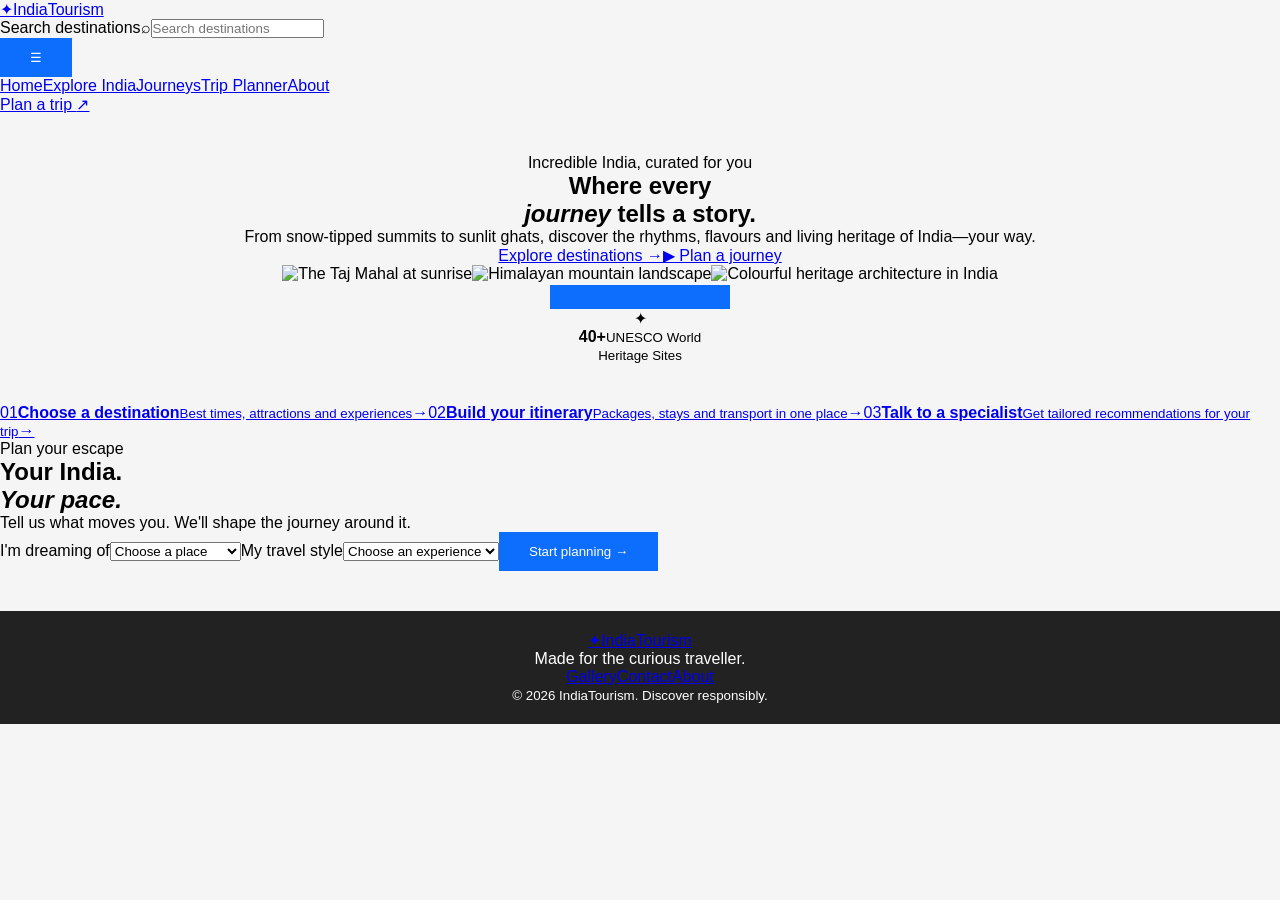
==== commit 799fda0a: "Update index.html" ====
--- a/index.html
+++ b/index.html
@@ -1,97 +1,96 @@
 <!DOCTYPE html>
 <html lang="en">
+
 <head>
-
-<meta charset="UTF-8">
-<meta name="viewport" content="width=device-width, initial-scale=1.0">
-
-<title>Explore India</title>
-
-<link rel="stylesheet" href="css/style.css">
-
+  <meta charset="UTF-8">
+  <meta name="viewport" content="width=device-width, initial-scale=1.0">
+  <meta name="description" content="IndiaTourism - thoughtfully planned journeys across India.">
+  <title>IndiaTourism | Discover the extraordinary</title>
+  <link rel="preconnect" href="https://fonts.googleapis.com">
+  <link rel="preconnect" href="https://fonts.gstatic.com" crossorigin>
+  <link
+    href="https://fonts.googleapis.com/css2?family=DM+Sans:wght@400;500;600;700&family=Playfair+Display:ital,wght@0,600;0,700;0,800;1,600&display=swap"
+    rel="stylesheet">
+  <link rel="stylesheet" href="css/style.css">
 </head>
 
 <body>
+  <header class="site-header" id="top">
+    <a class="brand" href="index.html" aria-label="IndiaTourism home"><span
+        class="brand-mark">✦</span><span>India<span>Tourism</span></span></a>
+    <form class="site-search" role="search"><label class="visually-hidden" for="top-destination-input">Search
+        destinations</label><span>⌕</span><input id="top-destination-input" type="search"
+        placeholder="Search destinations"></form>
+    <button class="menu-toggle" aria-label="Open navigation" aria-expanded="false">☰</button>
+    <nav class="main-nav" aria-label="Primary navigation"><a class="active" href="index.html">Home</a><a
+        href="services.html">Explore India</a><a href="services.html">Journeys</a><a href="booking.html">Trip Planner</a><a
+        href="about.html">About</a></nav>
+    <a class="nav-action" href="booking.html">Plan a trip <span>↗</span></a>
+  </header>
+  <main>
+    <section class="hero home-hero" aria-labelledby="hero-title">
+      <div class="hero-copy">
+        <p class="eyebrow"><span></span> Incredible India, curated for you</p>
+        <h1 id="hero-title">Where every<br><em>journey</em> tells a story.</h1>
+        <p class="hero-description">From snow-tipped summits to sunlit ghats, discover the rhythms, flavours and living
+          heritage of India—your way.</p>
+        <div class="hero-actions"><a class="button button-primary" href="services.html">Explore destinations
+            <span>→</span></a><a class="text-link" href="booking.html"><span class="play">▶</span> Plan a journey</a>
+        </div>
+      </div>
+      <div class="hero-image" data-hero-slider><img class="hero-slide active"
+          src="https://images.unsplash.com/photo-1524492412937-b28074a5d7da?auto=format&fit=crop&w=1400&q=85"
+          alt="The Taj Mahal at sunrise"><img class="hero-slide"
+          src="https://images.unsplash.com/photo-1506461883276-594a12b11cf3?auto=format&fit=crop&w=1400&q=85"
+          alt="Himalayan mountain landscape"><img class="hero-slide"
+          src="https://images.unsplash.com/photo-1585135497273-1a86b09fe70e?auto=format&fit=crop&w=1400&q=85"
+          alt="Colourful heritage architecture in India">
+        <div class="slider-controls"><button class="slider-dot active"
+            aria-label="Show Taj Mahal image"></button><button class="slider-dot"
+            aria-label="Show Himalayan image"></button><button class="slider-dot"
+            aria-label="Show heritage architecture image"></button></div>
+        <div class="heritage-note"><span>✦</span>
+          <div><strong>40+</strong><small>UNESCO World<br>Heritage Sites</small></div>
+        </div>
+      </div>
+    </section>
+    <section class="home-links" aria-label="Start exploring"><a
+        href="services.html#destinations"><span>01</span><strong>Choose a destination</strong><small>Best times,
+          attractions and experiences</small><b>→</b></a><a href="booking.html"><span>02</span><strong>Build your
+          itinerary</strong><small>Packages, stays and transport in one place</small><b>→</b></a><a
+        href="contact.html"><span>03</span><strong>Talk to a specialist</strong><small>Get tailored recommendations for
+          your trip</small><b>→</b></a></section>
+    <section class="planner-banner" id="planner">
+      <div>
+        <p class="eyebrow light"><span></span> Plan your escape</p>
+        <h2>Your India.<br><em>Your pace.</em></h2>
+        <p>Tell us what moves you. We'll shape the journey around it.</p>
+      </div>
+      <form id="quick-planner" class="planner-form"><label>I'm dreaming of<select required>
+            <option value="">Choose a place</option>
+            <option>Rajasthan</option>
+            <option>Kerala</option>
+            <option>Himachal Pradesh</option>
+            <option>Goa</option>
+            <option>Ladakh</option>
+          </select></label><label>My travel style<select required>
+            <option value="">Choose an experience</option>
+            <option>Heritage & culture</option>
+            <option>Nature & adventure</option>
+            <option>Beach & wellness</option>
+            <option>Food & local life</option>
+          </select></label><button class="button button-saffron" type="submit">Start planning <span>→</span></button>
+      </form>
+      <p class="planner-feedback" role="status"></p>
+    </section>
+  </main>
+  <footer class="site-footer"><a class="brand" href="index.html"><span
+        class="brand-mark">✦</span><span>India<span>Tourism</span></span></a>
+    <p>Made for the curious traveller.</p>
+    <div><a href="gallery.html">Gallery</a><a href="contact.html">Contact</a><a href="about.html">About</a></div>
+    <small>© 2026 IndiaTourism. Discover responsibly.</small>
+  </footer>
+  <script src="js/script.js"></script>
+</body>
 
-<header>
-
-<nav class="navbar">
-
-<div class="logo">Explore India</div>
-
-<ul class="nav-links">
-
-<li><a href="index.html">Home</a></li>
-
-<li><a href="about.html">About</a></li>
-
-<li><a href="services.html">Services</a></li>
-
-<li><a href="gallery.html">Gallery</a></li>
-
-<li><a href="contact.html">Contact</a></li>
-
-</ul>
-
-<input type="text" id="search" placeholder="Search Destination">
-
-<button onclick="searchPlace()">Search</button>
-
-<div class="menu">&#9776;</div>
-
-</nav>
-
-</header>
-
-<section class="hero">
-
-<div class="slider">
-
-<img id="slide" src="images/tajmahal.jpg">
-
-</div>
-
-<h1>Discover Incredible India</h1>
-
-<p>Explore Heritage • Culture • Nature • Hospitality</p>
-
-</section>
-
-<section class="cards">
-
-<div class="card">
-
-<img src="images/hotel.jpg">
-
-<h3>Luxury Hotels</h3>
-
-</div>
-
-<div class="card">
-
-<img src="images/adventure.jpg">
-
-<h3>Adventure Tours</h3>
-
-</div>
-
-<div class="card">
-
-<img src="images/food.jpg">
-
-<h3>Indian Cuisine</h3>
-
-</div>
-
-</section>
-
-<footer>
-
-<p>© 2026 Explore India Tourism & Hospitality</p>
-
-</footer>
-
-<script src="js/script.js"></script>
-
-</body>
-</html>+</html>
